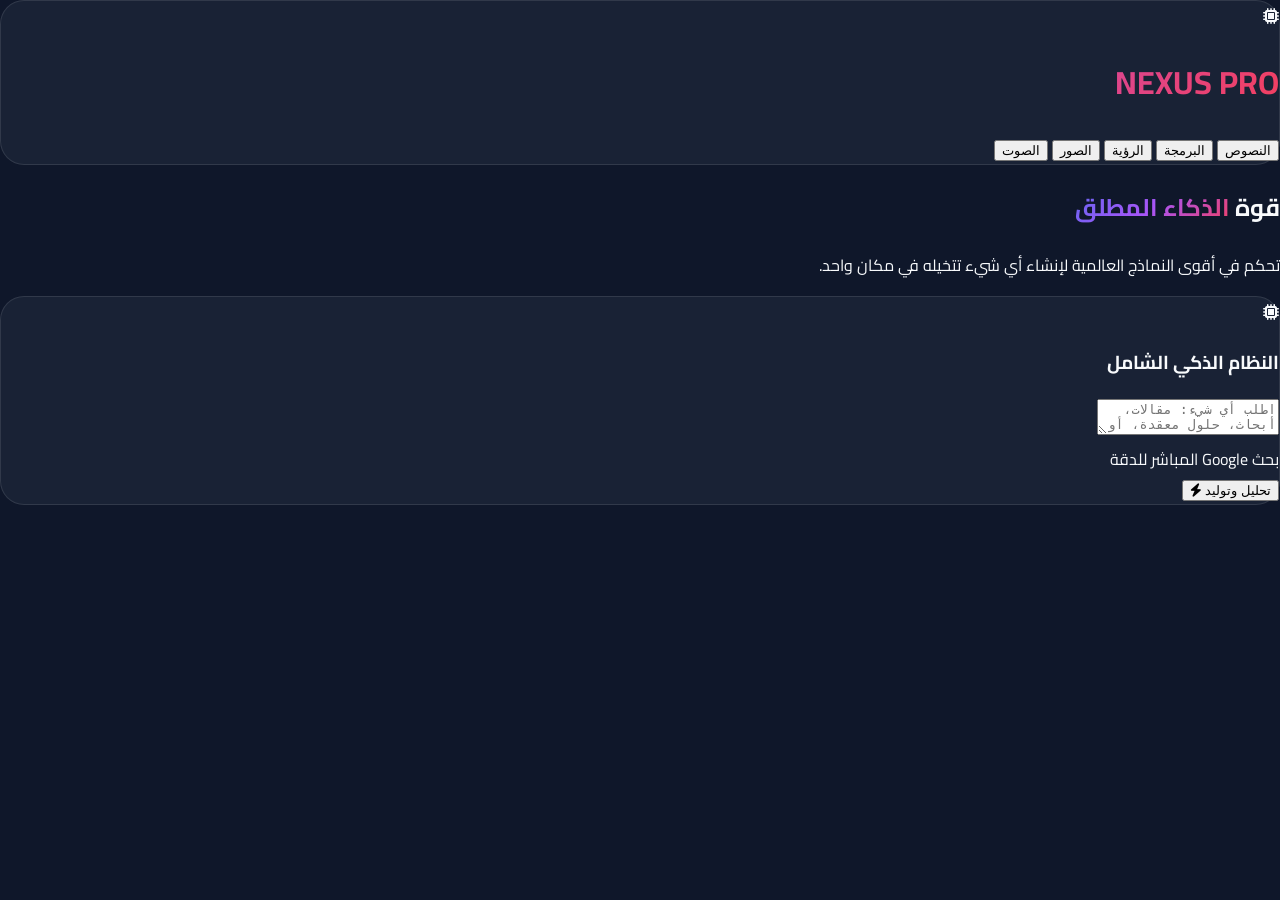
==== index.html @ a01003a0 "Add files via upload" ====
<!DOCTYPE html>
<html lang="ar" dir="rtl">
<head>
    <meta charset="UTF-8">
    <meta name="viewport" content="width=device-width, initial-scale=1.0">
    <title>Nexus AI Hub | المنصة المتكاملة</title>
    <script src="https://cdn.tailwindcss.com"></script>
    <link href="https://fonts.googleapis.com/css2?family=Cairo:wght@300;400;600;700;800&display=swap" rel="stylesheet">
    <link rel="stylesheet" href="https://cdnjs.cloudflare.com/ajax/libs/font-awesome/6.4.0/css/all.min.css">
    <style>
        :root {
            --primary: #6366f1;
            --secondary: #a855f7;
            --accent: #f43f5e;
            --bg-dark: #0f172a;
            --glass: rgba(30, 41, 59, 0.7);
        }

        body {
            font-family: 'Cairo', sans-serif;
            background-color: var(--bg-dark);
            color: #f8fafc;
            overflow-x: hidden;
            margin: 0;
        }

        .glass-panel {
            background: var(--glass);
            backdrop-filter: blur(12px);
            border: 1px solid rgba(255, 255, 255, 0.1);
            border-radius: 24px;
        }

        .ai-gradient-text {
            background: linear-gradient(135deg, #6366f1, #a855f7, #f43f5e);
            -webkit-background-clip: text;
            -webkit-text-fill-color: transparent;
        }

        .glow-btn {
            position: relative;
            transition: all 0.3s ease;
        }

        .glow-btn:hover:not(:disabled) {
            box-shadow: 0 0 20px rgba(99, 102, 241, 0.4);
            transform: translateY(-2px);
        }

        .glow-btn:disabled {
            opacity: 0.6;
            cursor: not-allowed;
        }

        .tab-content {
            display: none;
            animation: fadeIn 0.4s ease-out;
        }

        .tab-content.active {
            display: block;
        }

        @keyframes fadeIn {
            from { opacity: 0; transform: translateY(10px); }
            to { opacity: 1; transform: translateY(0); }
        }

        .loader {
            width: 20px;
            height: 20px;
            border: 2px solid #FFF;
            border-bottom-color: transparent;
            border-radius: 50%;
            display: inline-block;
            animation: rotation 1s linear infinite;
        }

        @keyframes rotation {
            0% { transform: rotate(0deg); }
            100% { transform: rotate(360deg); }
        }

        .code-editor {
            font-family: 'Consolas', 'Monaco', monospace;
            background: #0f172a;
            color: #e2e8f0;
            padding: 1.5rem;
            border-radius: 12px;
            border: 1px solid #334155;
            overflow-x: auto;
            direction: ltr;
            text-align: left;
            font-size: 14px;
            line-height: 1.6;
            max-height: 500px;
        }
    </style>
</head>
<body class="min-h-screen flex flex-col">

    <!-- Navigation -->
    <header class="p-4 sticky top-0 z-50">
        <div class="glass-panel px-6 py-4 flex justify-between items-center max-w-7xl mx-auto">
            <div class="flex items-center gap-3">
                <div class="w-10 h-10 bg-gradient-to-br from-indigo-500 to-rose-500 rounded-xl flex items-center justify-center shadow-lg">
                    <i class="fas fa-microchip text-white text-xl"></i>
                </div>
                <h1 class="text-xl font-bold ai-gradient-text tracking-tight hidden sm:block">NEXUS PRO</h1>
            </div>
            
            <nav class="flex items-center gap-2 md:gap-4 overflow-x-auto no-scrollbar py-1">
                <button onclick="showTab('text-gen')" class="nav-link px-3 py-1 text-sm font-semibold text-indigo-400 border-b-2 border-indigo-500 transition-all">النصوص</button>
                <button onclick="showTab('forge-ide')" class="nav-link px-3 py-1 text-sm font-semibold hover:text-indigo-400 transition-all">البرمجة</button>
                <button onclick="showTab('vision')" class="nav-link px-3 py-1 text-sm font-semibold hover:text-indigo-400 transition-all">الرؤية</button>
                <button onclick="showTab('image-gen')" class="nav-link px-3 py-1 text-sm font-semibold hover:text-indigo-400 transition-all">الصور</button>
                <button onclick="showTab('audio-gen')" class="nav-link px-3 py-1 text-sm font-semibold hover:text-indigo-400 transition-all">الصوت</button>
            </nav>
        </div>
    </header>

    <main class="flex-1 container mx-auto px-4 pt-4 pb-20">
        
        <!-- Welcome Section -->
        <section class="text-center mb-10 mt-4">
            <h2 class="text-3xl md:text-5xl font-black mb-4">قوة <span class="ai-gradient-text">الذكاء المطلق</span></h2>
            <p class="text-slate-400 text-sm md:text-base">تحكم في أقوى النماذج العالمية لإنشاء أي شيء تتخيله في مكان واحد.</p>
        </section>

        <!-- Tab: Forge IDE (Software Creation) -->
        <div id="forge-ide" class="tab-content">
            <div class="glass-panel p-6 max-w-5xl mx-auto shadow-2xl">
                <div class="flex items-center gap-3 mb-6">
                    <i class="fas fa-terminal text-cyan-400 text-2xl"></i>
                    <h3 class="text-xl font-bold">Forge IDE | بناء الأنظمة والمنصات</h3>
                </div>
                <textarea id="code-prompt" placeholder="صف البرنامج الذي تريده (مثلاً: نظام إدارة مهام كامل مع تخزين بيانات وتصميم عصري)" class="w-full h-32 bg-slate-900/50 border border-slate-700 rounded-xl p-4 mb-4 focus:ring-2 focus:ring-cyan-500 outline-none transition-all" dir="rtl"></textarea>
                
                <div class="grid grid-cols-1 sm:grid-cols-2 gap-4 mb-6">
                    <button onclick="generateSoftware('html')" id="html-btn" class="py-4 bg-slate-800 hover:bg-slate-700 border border-slate-600 rounded-xl font-bold transition-all flex items-center justify-center gap-3">
                        <i class="fab fa-chrome text-orange-400 text-xl"></i> بناء منصة ويب كاملة
                    </button>
                    <button onclick="generateSoftware('python')" id="py-btn" class="py-4 bg-slate-800 hover:bg-slate-700 border border-slate-600 rounded-xl font-bold transition-all flex items-center justify-center gap-3">
                        <i class="fab fa-python text-blue-400 text-xl"></i> بناء برنامج Python متطور
                    </button>
                </div>

                <div id="code-result-container" class="mt-8 hidden animate-fadeIn">
                    <div class="flex justify-between items-center mb-4 bg-slate-800/80 p-3 rounded-lg border border-slate-700">
                        <span class="text-cyan-400 font-mono text-xs">SOURCE_CODE_READY</span>
                        <div class="flex gap-2">
                            <button onclick="copyToClipboard('code-output')" class="px-4 py-1.5 bg-indigo-600 hover:bg-indigo-500 rounded-md text-xs font-bold transition-all">نسخ الكود</button>
                            <button id="preview-btn" onclick="previewCode()" class="px-4 py-1.5 bg-emerald-600 hover:bg-emerald-500 rounded-md text-xs font-bold transition-all hidden">تشغيل المنصة</button>
                        </div>
                    </div>
                    <pre id="code-output" class="code-editor"></pre>
                </div>
                
                <div id="live-preview-container" class="mt-8 hidden border-2 border-slate-700 rounded-2xl overflow-hidden shadow-2xl bg-white">
                    <div class="bg-slate-800 p-3 flex justify-between items-center text-white text-xs px-6">
                        <span class="font-bold flex items-center gap-2"><i class="fas fa-play-circle text-emerald-400"></i> نظام المعاينة الحية</span>
                        <button onclick="document.getElementById('live-preview-container').classList.add('hidden')" class="hover:text-rose-400 transition-colors">إغلاق <i class="fas fa-times"></i></button>
                    </div>
                    <iframe id="code-iframe" class="w-full h-[600px] border-none"></iframe>
                </div>
            </div>
        </div>

        <!-- Tab: Text Generation -->
        <div id="text-gen" class="tab-content active">
            <div class="glass-panel p-6 max-w-4xl mx-auto shadow-xl">
                <div class="flex items-center gap-3 mb-6">
                    <i class="fas fa-microchip text-indigo-500 text-2xl"></i>
                    <h3 class="text-xl font-bold">النظام الذكي الشامل</h3>
                </div>
                <textarea id="text-input" placeholder="اطلب أي شيء: مقالات، أبحاث، حلول معقدة، أو استشارات..." class="w-full h-40 bg-slate-900/50 border border-slate-700 rounded-xl p-4 mb-4 focus:ring-2 focus:ring-indigo-500 outline-none transition-all" dir="rtl"></textarea>
                <div class="flex items-center gap-4 mb-6">
                    <label class="relative inline-flex items-center cursor-pointer">
                        <input type="checkbox" id="search-grounding" class="sr-only peer">
                        <div class="w-11 h-6 bg-slate-700 peer-focus:outline-none rounded-full peer peer-checked:after:translate-x-full peer-checked:after:border-white after:content-[''] after:absolute after:top-[2px] after:left-[2px] after:bg-white after:border-gray-300 after:border after:rounded-full after:h-5 after:w-5 after:transition-all peer-checked:bg-indigo-600"></div>
                        <span class="mr-3 text-sm font-medium">بحث Google المباشر للدقة</span>
                    </label>
                </div>
                <button onclick="generateText()" id="text-btn" class="w-full py-4 bg-indigo-600 hover:bg-indigo-700 rounded-xl font-bold transition-all glow-btn flex items-center justify-center gap-3">
                    <span>تحليل وتوليد</span>
                    <i class="fas fa-bolt"></i>
                </button>

                <div id="text-result-container" class="mt-8 hidden">
                    <div class="p-6 bg-slate-900/80 rounded-2xl border border-slate-700 relative shadow-inner">
                        <div id="text-result" class="prose prose-invert max-w-none text-right leading-relaxed text-slate-200 whitespace-pre-wrap"></div>
                        <div id="sources" class="mt-4 pt-4 border-t border-slate-800 text-xs text-indigo-400"></div>
                    </div>
                </div>
            </div>
        </div>

        <!-- Remaining tabs (Vision, Image, Audio) with similar structure and fixes -->
        <div id="vision" class="tab-content">
            <div class="glass-panel p-6 max-w-4xl mx-auto">
                <div class="flex items-center gap-3 mb-6">
                    <i class="fas fa-eye text-rose-500 text-2xl"></i>
                    <h3 class="text-xl font-bold">تحليل البيانات البصرية</h3>
                </div>
                <div class="border-2 border-dashed border-slate-700 rounded-2xl p-8 text-center hover:border-rose-500 transition-all mb-6 cursor-pointer bg-slate-800/20" onclick="document.getElementById('vision-file').click()">
                    <i class="fas fa-file-image text-3xl mb-3 text-slate-500"></i>
                    <p class="text-sm">اضغط لرفع صورة للتحليل</p>
                    <input type="file" id="vision-file" hidden accept="image/*" onchange="handleImageUpload(event)">
                </div>
                <div id="vision-preview-container" class="hidden mb-6 text-center"><img id="vision-preview" class="rounded-xl max-h-60 mx-auto shadow-lg border border-slate-700" src=""></div>
                <input type="text" id="vision-prompt" placeholder="ماذا تريد أن تفهم من هذه الصورة؟" class="w-full bg-slate-900/50 border border-slate-700 rounded-xl p-4 mb-4 outline-none focus:ring-2 focus:ring-rose-500">
                <button onclick="analyzeImage()" id="vision-btn" class="w-full py-4 bg-rose-600 hover:bg-rose-700 rounded-xl font-bold transition-all glow-btn">تحليل فوري</button>
                <div id="vision-result-container" class="mt-8 hidden p-6 bg-slate-900/80 rounded-2xl border border-slate-700" id="vision-result"></div>
            </div>
        </div>

        <!-- Art & Audio sections remain as functional place holders with fixed logic -->
        <div id="image-gen" class="tab-content">
             <div class="glass-panel p-6 max-w-4xl mx-auto">
                <div class="flex items-center gap-3 mb-6"><i class="fas fa-paint-brush text-amber-500 text-2xl"></i><h3 class="text-xl font-bold">توليد الصور الاحترافية</h3></div>
                <textarea id="image-prompt" placeholder="صف المشهد الذي تريد رسمه بدقة..." class="w-full h-32 bg-slate-900/50 border border-slate-700 rounded-xl p-4 mb-6 outline-none focus:ring-2 focus:ring-amber-500"></textarea>
                <button onclick="generateArt()" id="art-btn" class="w-full py-4 bg-amber-600 hover:bg-amber-700 rounded-xl font-bold transition-all glow-btn">بدء الرسم</button>
                <div id="art-result-container" class="mt-8 hidden text-center">
                    <img id="art-result" class="rounded-2xl mx-auto shadow-2xl max-w-full h-auto border-4 border-slate-800" src="">
                </div>
            </div>
        </div>

        <div id="audio-gen" class="tab-content">
            <div class="glass-panel p-6 max-w-4xl mx-auto">
                <div class="flex items-center gap-3 mb-6"><i class="fas fa-waveform-lines text-emerald-500 text-2xl"></i><h3 class="text-xl font-bold">محرك الصوت البشري</h3></div>
                <textarea id="audio-text" placeholder="اكتب النص المراد تحويله لصوت..." class="w-full h-32 bg-slate-900/50 border border-slate-700 rounded-xl p-4 mb-6 outline-none focus:ring-2 focus:ring-emerald-500"></textarea>
                <div class="mb-6"><select id="voice-select" class="w-full bg-slate-800 border border-slate-700 rounded-xl p-3 outline-none"><option value="Kore">صوت هادئ (Kore)</option><option value="Zephyr">صوت قوي (Zephyr)</option><option value="Puck">صوت مرح (Puck)</option></select></div>
                <button onclick="generateAudio()" id="audio-btn" class="w-full py-4 bg-emerald-600 hover:bg-emerald-700 rounded-xl font-bold transition-all glow-btn">توليد الصوت</button>
                <div id="audio-result-container" class="mt-8 hidden flex justify-center"><audio id="audio-player" controls class="w-full max-w-md"></audio></div>
            </div>
        </div>

    </main>

    <script>
        const apiKey = ""; 
        let currentCode = "";

        function showTab(tabId) {
            document.querySelectorAll('.tab-content').forEach(t => t.classList.remove('active'));
            document.getElementById(tabId).classList.add('active');
            
            document.querySelectorAll('.nav-link').forEach(link => {
                link.classList.remove('text-indigo-400', 'border-b-2', 'border-indigo-500');
                if(link.getAttribute('onclick').includes(tabId)) {
                    link.classList.add('text-indigo-400', 'border-b-2', 'border-indigo-500');
                }
            });
        }

        async function fetchWithRetry(url, options) {
            let delay = 1000;
            for (let i = 0; i < 5; i++) {
                try {
                    const response = await fetch(url, options);
                    if (response.ok) return await response.json();
                    if (response.status !== 429) break;
                } catch (e) {}
                await new Promise(r => setTimeout(r, delay));
                delay *= 2;
            }
            throw new Error("فشلت المحاولة، تأكد من الاتصال.");
        }

        function toggleLoading(btnId, isLoading) {
            const btn = document.getElementById(btnId);
            if (isLoading) {
                btn.disabled = true;
                btn.dataset.original = btn.innerHTML;
                btn.innerHTML = `<span class="loader"></span> جاري المعالجة...`;
            } else {
                btn.disabled = false;
                btn.innerHTML = btn.dataset.original;
            }
        }

        async function generateSoftware(lang) {
            const prompt = document.getElementById('code-prompt').value;
            if (!prompt) return;

            const btnId = lang === 'html' ? 'html-btn' : 'py-btn';
            toggleLoading(btnId, true);
            
            try {
                const systemPrompt = `You are a professional software engineer. Provide only raw code. 
                For HTML/Web: Generate a single file with HTML, CSS (Tailwind allowed), and JS. 
                For Python: Generate a complete runnable script. 
                DO NOT use markdown backticks like \`\`\`html. JUST RAW CODE.`;

                const data = await fetchWithRetry(`https://generativelanguage.googleapis.com/v1beta/models/gemini-2.5-flash-preview-09-2025:generateContent?key=${apiKey}`, {
                    method: 'POST',
                    headers: { 'Content-Type': 'application/json' },
                    body: JSON.stringify({
                        contents: [{ parts: [{ text: `Create this ${lang} program: ${prompt}` }] }],
                        systemInstruction: { parts: [{ text: systemPrompt }] }
                    })
                });

                let code = data.candidates?.[0]?.content?.parts?.[0]?.text || "";
                // Clean any leftover markdown formatting just in case
                code = code.replace(/^```[a-z]*\n/i, '').replace(/\n```$/i, '').trim();
                
                currentCode = code;
                document.getElementById('code-output').textContent = code;
                document.getElementById('code-result-container').classList.remove('hidden');
                
                if (lang === 'html') {
                    document.getElementById('preview-btn').classList.remove('hidden');
                } else {
                    document.getElementById('preview-btn').classList.add('hidden');
                }
                document.getElementById('code-result-container').scrollIntoView({ behavior: 'smooth' });
            } catch (error) {
                alert("حدث خطأ في البرمجة: " + error.message);
            } finally {
                toggleLoading(btnId, false);
            }
        }

        function previewCode() {
            const container = document.getElementById('live-preview-container');
            const iframe = document.getElementById('code-iframe');
            container.classList.remove('hidden');
            const blob = new Blob([currentCode], { type: 'text/html' });
            iframe.src = URL.createObjectURL(blob);
            container.scrollIntoView({ behavior: 'smooth' });
        }

        async function generateText() {
            const input = document.getElementById('text-input').value;
            if (!input) return;
            toggleLoading('text-btn', true);
            try {
                const useSearch = document.getElementById('search-grounding').checked;
                const payload = {
                    contents: [{ parts: [{ text: input }] }],
                    systemInstruction: { parts: [{ text: "أنت ذكاء اصطناعي فائق، أجِب باللغة العربية بدقة عالية." }] }
                };
                if (useSearch) payload.tools = [{ "google_search": {} }];

                const data = await fetchWithRetry(`https://generativelanguage.googleapis.com/v1beta/models/gemini-2.5-flash-preview-09-2025:generateContent?key=${apiKey}`, {
                    method: 'POST',
                    headers: { 'Content-Type': 'application/json' },
                    body: JSON.stringify(payload)
                });

                const text = data.candidates?.[0]?.content?.parts?.[0]?.text || "لا توجد نتيجة.";
                document.getElementById('text-result').textContent = text;
                document.getElementById('text-result-container').classList.remove('hidden');

                const sources = data.candidates?.[0]?.groundingMetadata?.groundingAttributions;
                const sourcesDiv = document.getElementById('sources');
                if (sources) {
                    sourcesDiv.innerHTML = "المصادر الموثوقة: " + sources.map(s => `<a href="${s.web?.uri}" target="_blank" class="underline mx-1">${s.web?.title}</a>`).join(" | ");
                } else { sourcesDiv.innerHTML = ""; }
            } catch (error) {
                alert("خطأ: " + error.message);
            } finally {
                toggleLoading('text-btn', false);
            }
        }

        // Additional feature implementations...
        let uploadedBase64 = null;
        function handleImageUpload(e) {
            const file = e.target.files[0];
            if (!file) return;
            const reader = new FileReader();
            reader.onload = (ev) => {
                uploadedBase64 = ev.target.result.split(',')[1];
                document.getElementById('vision-preview').src = ev.target.result;
                document.getElementById('vision-preview-container').classList.remove('hidden');
            };
            reader.readAsDataURL(file);
        }

        async function analyzeImage() {
            if (!uploadedBase64) return alert("ارفع صورة أولاً.");
            toggleLoading('vision-btn', true);
            try {
                const prompt = document.getElementById('vision-prompt').value || "اشرح الصورة.";
                const data = await fetchWithRetry(`https://generativelanguage.googleapis.com/v1beta/models/gemini-2.5-flash-preview-09-2025:generateContent?key=${apiKey}`, {
                    method: 'POST',
                    headers: { 'Content-Type': 'application/json' },
                    body: JSON.stringify({ contents: [{ parts: [{ text: prompt }, { inlineData: { mimeType: "image/png", data: uploadedBase64 } }] }] })
                });
                document.getElementById('vision-result-container').textContent = data.candidates[0].content.parts[0].text;
                document.getElementById('vision-result-container').classList.remove('hidden');
            } catch (e) { alert(e.message); } finally { toggleLoading('vision-btn', false); }
        }

        async function generateArt() {
            const prompt = document.getElementById('image-prompt').value;
            if (!prompt) return;
            toggleLoading('art-btn', true);
            try {
                const data = await fetchWithRetry(`https://generativelanguage.googleapis.com/v1beta/models/imagen-4.0-generate-001:predict?key=${apiKey}`, {
                    method: 'POST',
                    headers: { 'Content-Type': 'application/json' },
                    body: JSON.stringify({ instances: { prompt: prompt }, parameters: { sampleCount: 1 } })
                });
                const b64 = data.predictions[0].bytesBase64Encoded;
                document.getElementById('art-result').src = `data:image/png;base64,${b64}`;
                document.getElementById('art-result-container').classList.remove('hidden');
            } catch (e) { alert(e.message); } finally { toggleLoading('art-btn', false); }
        }

        async function generateAudio() {
            const text = document.getElementById('audio-text').value;
            if (!text) return;
            toggleLoading('audio-btn', true);
            try {
                const voice = document.getElementById('voice-select').value;
                const data = await fetchWithRetry(`https://generativelanguage.googleapis.com/v1beta/models/gemini-2.5-flash-preview-tts:generateContent?key=${apiKey}`, {
                    method: 'POST',
                    headers: { 'Content-Type': 'application/json' },
                    body: JSON.stringify({
                        contents: [{ parts: [{ text: text }] }],
                        generationConfig: { responseModalities: ["AUDIO"], speechConfig: { voiceConfig: { prebuiltVoiceConfig: { voiceName: voice } } } }
                    })
                });
                const audioB64 = data.candidates[0].content.parts[0].inlineData.data;
                const blob = pcmToWav(audioB64, 24000);
                document.getElementById('audio-player').src = URL.createObjectURL(blob);
                document.getElementById('audio-result-container').classList.remove('hidden');
                document.getElementById('audio-player').play();
            } catch (e) { alert(e.message); } finally { toggleLoading('audio-btn', false); }
        }

        function pcmToWav(b64, rate) {
            const bin = atob(b64);
            const buf = new ArrayBuffer(44 + bin.length);
            const view = new DataView(buf);
            const s = (v, o, str) => { for (let i = 0; i < str.length; i++) v.setUint8(o + i, str.charCodeAt(i)); };
            s(view, 0, 'RIFF'); view.setUint32(4, 36 + bin.length, true);
            s(view, 8, 'WAVE'); s(view, 12, 'fmt ');
            view.setUint32(16, 16, true); view.setUint16(20, 1, true);
            view.setUint16(22, 1, true); view.setUint32(24, rate, true);
            view.setUint32(28, rate * 2, true); view.setUint16(32, 2, true);
            view.setUint16(34, 16, true); s(view, 36, 'data');
            view.setUint32(40, bin.length, true);
            for (let i = 0; i < bin.length; i++) view.setUint8(44 + i, bin.charCodeAt(i));
            return new Blob([buf], { type: 'audio/wav' });
        }

        function copyToClipboard(id) {
            const text = document.getElementById(id).innerText || document.getElementById(id).textContent;
            navigator.clipboard.writeText(text).then(() => {
                alert("تم نسخ الكود بنجاح!");
            });
        }
    </script>
</body>
</html>
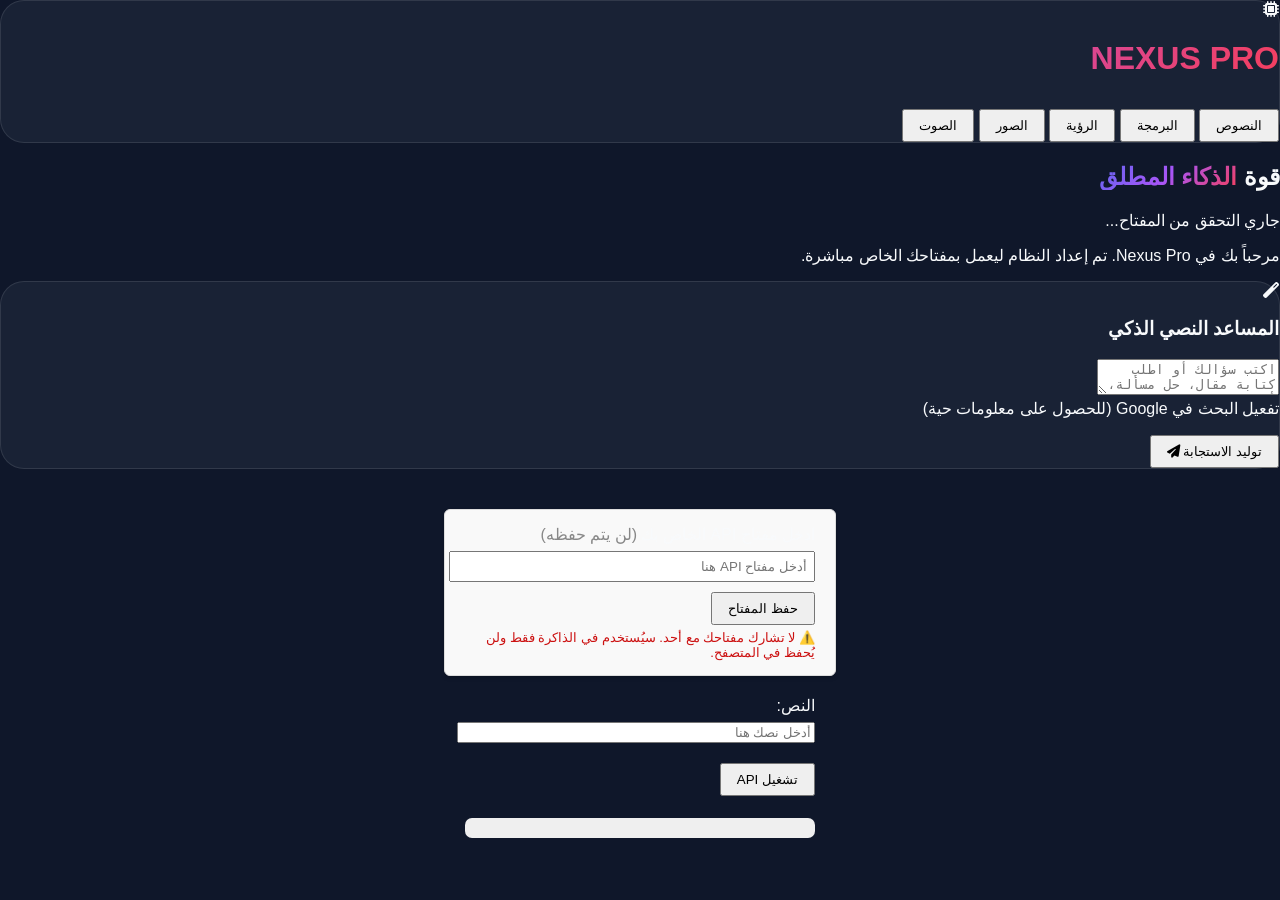
==== commit 6ab2582f: "Update print statement from 'Hello' to 'Goodbye'" ====
--- a/index.html
+++ b/index.html
@@ -110,12 +110,14 @@
             </div>
             
             <nav class="flex items-center gap-2 md:gap-4 overflow-x-auto no-scrollbar py-1">
-                <button onclick="showTab('text-gen')" class="nav-link px-3 py-1 text-sm font-semibold text-indigo-400 border-b-2 border-indigo-500 transition-all">النصوص</button>
-                <button onclick="showTab('forge-ide')" class="nav-link px-3 py-1 text-sm font-semibold hover:text-indigo-400 transition-all">البرمجة</button>
-                <button onclick="showTab('vision')" class="nav-link px-3 py-1 text-sm font-semibold hover:text-indigo-400 transition-all">الرؤية</button>
-                <button onclick="showTab('image-gen')" class="nav-link px-3 py-1 text-sm font-semibold hover:text-indigo-400 transition-all">الصور</button>
-                <button onclick="showTab('audio-gen')" class="nav-link px-3 py-1 text-sm font-semibold hover:text-indigo-400 transition-all">الصوت</button>
+                <button onclick="showTab('text-gen')" class="nav-tab px-3 py-1 text-sm font-semibold text-indigo-400 border-b-2 border-indigo-500 transition-all">النصوص</button>
+                <button onclick="showTab('forge-ide')" class="nav-tab px-3 py-1 text-sm font-semibold hover:text-indigo-400 transition-all">البرمجة</button>
+                <button onclick="showTab('vision')" class="nav-tab px-3 py-1 text-sm font-semibold hover:text-indigo-400 transition-all">الرؤية</button>
+                <button onclick="showTab('image-gen')" class="nav-tab px-3 py-1 text-sm font-semibold hover:text-indigo-400 transition-all">الصور</button>
+                <button onclick="showTab('audio-gen')" class="nav-tab px-3 py-1 text-sm font-semibold hover:text-indigo-400 transition-all">الصوت</button>
             </nav>
+
+            <div class="w-10 h-10"></div> <!-- Spacer -->
         </div>
     </header>
 
@@ -124,213 +126,180 @@
         <!-- Welcome Section -->
         <section class="text-center mb-10 mt-4">
             <h2 class="text-3xl md:text-5xl font-black mb-4">قوة <span class="ai-gradient-text">الذكاء المطلق</span></h2>
-            <p class="text-slate-400 text-sm md:text-base">تحكم في أقوى النماذج العالمية لإنشاء أي شيء تتخيله في مكان واحد.</p>
+            
+            <div id="connection-status" class="inline-flex items-center gap-2 px-4 py-1.5 rounded-full bg-slate-800 text-[10px] font-bold border border-slate-700 text-slate-400 mb-4 transition-all uppercase tracking-wider">
+                <span class="w-2 h-2 rounded-full bg-yellow-500 animate-pulse"></span>
+                جاري التحقق من المفتاح...
+            </div>
+            
+            <p class="text-slate-400 text-sm md:text-base max-w-2xl mx-auto leading-relaxed">
+                مرحباً بك في Nexus Pro. تم إعداد النظام ليعمل بمفتاحك الخاص مباشرة.
+            </p>
         </section>
 
-        <!-- Tab: Forge IDE (Software Creation) -->
+        <!-- Tab: Text -->
+        <div id="text-gen" class="tab-content active">
+            <div class="glass-panel p-6 max-w-4xl mx-auto shadow-xl">
+                <div class="flex items-center gap-3 mb-6">
+                    <i class="fas fa-magic text-indigo-500 text-2xl"></i>
+                    <h3 class="text-xl font-bold">المساعد النصي الذكي</h3>
+                </div>
+                <textarea id="text-input" placeholder="اكتب سؤالك أو اطلب كتابة مقال، حل مسألة، أو تلخيص نص..." class="w-full h-44 bg-slate-900/50 border border-slate-700 rounded-xl p-5 mb-4 focus:ring-2 focus:ring-indigo-500 outline-none transition-all resize-none" dir="rtl"></textarea>
+                
+                <div class="flex items-center gap-4 mb-6 bg-slate-800/40 p-3 rounded-xl border border-slate-700/50">
+                    <label class="relative inline-flex items-center cursor-pointer">
+                        <input type="checkbox" id="search-grounding" class="sr-only peer">
+                        <div class="w-11 h-6 bg-slate-700 peer-focus:outline-none rounded-full peer peer-checked:after:translate-x-full peer-checked:after:border-white after:content-[''] after:absolute after:top-[2px] after:left-[2px] after:bg-white after:border-gray-300 after:border after:rounded-full after:h-5 after:w-5 after:transition-all peer-checked:bg-indigo-600"></div>
+                        <span class="mr-3 text-xs font-bold text-slate-300">تفعيل البحث في Google (للحصول على معلومات حية)</span>
+                    </label>
+                </div>
+
+                <button onclick="generateText()" id="text-btn" class="w-full py-4 bg-indigo-600 hover:bg-indigo-700 rounded-xl font-bold transition-all glow-btn flex items-center justify-center gap-3 text-lg">
+                    <span>توليد الاستجابة</span>
+                    <i class="fas fa-paper-plane"></i>
+                </button>
+
+                <div id="text-result-container" class="mt-8 hidden animate-fadeIn">
+                    <div class="p-6 bg-slate-900/80 rounded-2xl border border-slate-700 relative shadow-inner">
+                        <div id="text-result" class="prose prose-invert max-w-none text-right leading-relaxed text-slate-200 whitespace-pre-wrap text-sm md:text-base"></div>
+                        <div id="sources" class="mt-4 pt-4 border-t border-slate-800 text-[10px] text-indigo-400 italic"></div>
+                    </div>
+                </div>
+            </div>
+        </div>
+
+        <!-- Tab: Forge IDE -->
         <div id="forge-ide" class="tab-content">
             <div class="glass-panel p-6 max-w-5xl mx-auto shadow-2xl">
                 <div class="flex items-center gap-3 mb-6">
                     <i class="fas fa-terminal text-cyan-400 text-2xl"></i>
-                    <h3 class="text-xl font-bold">Forge IDE | بناء الأنظمة والمنصات</h3>
-                </div>
-                <textarea id="code-prompt" placeholder="صف البرنامج الذي تريده (مثلاً: نظام إدارة مهام كامل مع تخزين بيانات وتصميم عصري)" class="w-full h-32 bg-slate-900/50 border border-slate-700 rounded-xl p-4 mb-4 focus:ring-2 focus:ring-cyan-500 outline-none transition-all" dir="rtl"></textarea>
+                    <h3 class="text-xl font-bold">Forge IDE | المبرمج الخارق</h3>
+                </div>
+                <textarea id="code-prompt" placeholder="صف التطبيق الذي تريده (مثلاً: صفحة هبوط لمطعم، أو آلة حاسبة متطورة)" class="w-full h-32 bg-slate-900/50 border border-slate-700 rounded-xl p-4 mb-4 focus:ring-2 focus:ring-cyan-500 outline-none transition-all" dir="rtl"></textarea>
                 
                 <div class="grid grid-cols-1 sm:grid-cols-2 gap-4 mb-6">
-                    <button onclick="generateSoftware('html')" id="html-btn" class="py-4 bg-slate-800 hover:bg-slate-700 border border-slate-600 rounded-xl font-bold transition-all flex items-center justify-center gap-3">
-                        <i class="fab fa-chrome text-orange-400 text-xl"></i> بناء منصة ويب كاملة
+                    <button onclick="generateSoftware('html')" id="html-btn" class="py-4 bg-slate-800 hover:bg-cyan-900/30 border border-slate-600 rounded-xl font-bold transition-all flex items-center justify-center gap-3">
+                        <i class="fab fa-chrome text-orange-400 text-xl"></i> إنشاء تطبيق ويب (HTML/JS)
                     </button>
-                    <button onclick="generateSoftware('python')" id="py-btn" class="py-4 bg-slate-800 hover:bg-slate-700 border border-slate-600 rounded-xl font-bold transition-all flex items-center justify-center gap-3">
-                        <i class="fab fa-python text-blue-400 text-xl"></i> بناء برنامج Python متطور
+                    <button onclick="generateSoftware('python')" id="py-btn" class="py-4 bg-slate-800 hover:bg-blue-900/30 border border-slate-600 rounded-xl font-bold transition-all flex items-center justify-center gap-3">
+                        <i class="fab fa-python text-blue-400 text-xl"></i> إنشاء كود (Python)
                     </button>
                 </div>
 
-                <div id="code-result-container" class="mt-8 hidden animate-fadeIn">
+                <div id="code-result-container" class="mt-8 hidden">
                     <div class="flex justify-between items-center mb-4 bg-slate-800/80 p-3 rounded-lg border border-slate-700">
-                        <span class="text-cyan-400 font-mono text-xs">SOURCE_CODE_READY</span>
-                        <div class="flex gap-2">
-                            <button onclick="copyToClipboard('code-output')" class="px-4 py-1.5 bg-indigo-600 hover:bg-indigo-500 rounded-md text-xs font-bold transition-all">نسخ الكود</button>
-                            <button id="preview-btn" onclick="previewCode()" class="px-4 py-1.5 bg-emerald-600 hover:bg-emerald-500 rounded-md text-xs font-bold transition-all hidden">تشغيل المنصة</button>
-                        </div>
+                        <span class="text-cyan-400 font-mono text-[10px] uppercase">Source Code Available</span>
+                        <button onclick="copyText('code-output')" class="px-4 py-1.5 bg-indigo-600 rounded-md text-xs font-bold hover:bg-indigo-500">نسخ الكود</button>
                     </div>
                     <pre id="code-output" class="code-editor"></pre>
                 </div>
-                
-                <div id="live-preview-container" class="mt-8 hidden border-2 border-slate-700 rounded-2xl overflow-hidden shadow-2xl bg-white">
-                    <div class="bg-slate-800 p-3 flex justify-between items-center text-white text-xs px-6">
-                        <span class="font-bold flex items-center gap-2"><i class="fas fa-play-circle text-emerald-400"></i> نظام المعاينة الحية</span>
-                        <button onclick="document.getElementById('live-preview-container').classList.add('hidden')" class="hover:text-rose-400 transition-colors">إغلاق <i class="fas fa-times"></i></button>
-                    </div>
-                    <iframe id="code-iframe" class="w-full h-[600px] border-none"></iframe>
-                </div>
             </div>
         </div>
 
-        <!-- Tab: Text Generation -->
-        <div id="text-gen" class="tab-content active">
-            <div class="glass-panel p-6 max-w-4xl mx-auto shadow-xl">
-                <div class="flex items-center gap-3 mb-6">
-                    <i class="fas fa-microchip text-indigo-500 text-2xl"></i>
-                    <h3 class="text-xl font-bold">النظام الذكي الشامل</h3>
-                </div>
-                <textarea id="text-input" placeholder="اطلب أي شيء: مقالات، أبحاث، حلول معقدة، أو استشارات..." class="w-full h-40 bg-slate-900/50 border border-slate-700 rounded-xl p-4 mb-4 focus:ring-2 focus:ring-indigo-500 outline-none transition-all" dir="rtl"></textarea>
-                <div class="flex items-center gap-4 mb-6">
-                    <label class="relative inline-flex items-center cursor-pointer">
-                        <input type="checkbox" id="search-grounding" class="sr-only peer">
-                        <div class="w-11 h-6 bg-slate-700 peer-focus:outline-none rounded-full peer peer-checked:after:translate-x-full peer-checked:after:border-white after:content-[''] after:absolute after:top-[2px] after:left-[2px] after:bg-white after:border-gray-300 after:border after:rounded-full after:h-5 after:w-5 after:transition-all peer-checked:bg-indigo-600"></div>
-                        <span class="mr-3 text-sm font-medium">بحث Google المباشر للدقة</span>
-                    </label>
-                </div>
-                <button onclick="generateText()" id="text-btn" class="w-full py-4 bg-indigo-600 hover:bg-indigo-700 rounded-xl font-bold transition-all glow-btn flex items-center justify-center gap-3">
-                    <span>تحليل وتوليد</span>
-                    <i class="fas fa-bolt"></i>
-                </button>
-
-                <div id="text-result-container" class="mt-8 hidden">
-                    <div class="p-6 bg-slate-900/80 rounded-2xl border border-slate-700 relative shadow-inner">
-                        <div id="text-result" class="prose prose-invert max-w-none text-right leading-relaxed text-slate-200 whitespace-pre-wrap"></div>
-                        <div id="sources" class="mt-4 pt-4 border-t border-slate-800 text-xs text-indigo-400"></div>
-                    </div>
-                </div>
+        <!-- Tab: Vision -->
+        <div id="vision" class="tab-content">
+             <div class="glass-panel p-6 max-w-4xl mx-auto">
+                <div class="flex items-center gap-3 mb-6"><i class="fas fa-eye text-rose-500 text-2xl"></i><h3 class="text-xl font-bold">تحليل الصور</h3></div>
+                <div class="border-2 border-dashed border-slate-700 rounded-2xl p-8 text-center mb-6 bg-slate-800/20 cursor-pointer hover:bg-slate-800/40 transition-all" onclick="document.getElementById('vision-file').click()">
+                    <i class="fas fa-cloud-upload-alt text-3xl mb-3 text-slate-500"></i>
+                    <p class="text-sm">انقر لرفع صورة وتحليلها</p>
+                    <input type="file" id="vision-file" hidden accept="image/*" onchange="handleImageUpload(event)">
+                </div>
+                <div id="vision-preview-container" class="hidden mb-6"><img id="vision-preview" class="rounded-xl max-h-60 mx-auto border border-slate-700 shadow-lg" src=""></div>
+                <input type="text" id="vision-prompt" placeholder="ماذا تريد أن تعرف عن هذه الصورة؟" class="w-full bg-slate-900/50 border border-slate-700 rounded-xl p-4 mb-4 outline-none focus:ring-2 focus:ring-rose-500">
+                <button onclick="analyzeImage()" id="vision-btn" class="w-full py-4 bg-rose-600 hover:bg-rose-700 rounded-xl font-bold transition-all glow-btn">بدء التحليل</button>
+                <div id="vision-result-container" class="mt-8 hidden p-6 bg-slate-900/80 rounded-2xl border border-slate-700 text-sm leading-relaxed" id="vision-result-text"></div>
             </div>
         </div>
 
-        <!-- Remaining tabs (Vision, Image, Audio) with similar structure and fixes -->
-        <div id="vision" class="tab-content">
+        <!-- Tab: Image Gen -->
+        <div id="image-gen" class="tab-content">
             <div class="glass-panel p-6 max-w-4xl mx-auto">
-                <div class="flex items-center gap-3 mb-6">
-                    <i class="fas fa-eye text-rose-500 text-2xl"></i>
-                    <h3 class="text-xl font-bold">تحليل البيانات البصرية</h3>
-                </div>
-                <div class="border-2 border-dashed border-slate-700 rounded-2xl p-8 text-center hover:border-rose-500 transition-all mb-6 cursor-pointer bg-slate-800/20" onclick="document.getElementById('vision-file').click()">
-                    <i class="fas fa-file-image text-3xl mb-3 text-slate-500"></i>
-                    <p class="text-sm">اضغط لرفع صورة للتحليل</p>
-                    <input type="file" id="vision-file" hidden accept="image/*" onchange="handleImageUpload(event)">
-                </div>
-                <div id="vision-preview-container" class="hidden mb-6 text-center"><img id="vision-preview" class="rounded-xl max-h-60 mx-auto shadow-lg border border-slate-700" src=""></div>
-                <input type="text" id="vision-prompt" placeholder="ماذا تريد أن تفهم من هذه الصورة؟" class="w-full bg-slate-900/50 border border-slate-700 rounded-xl p-4 mb-4 outline-none focus:ring-2 focus:ring-rose-500">
-                <button onclick="analyzeImage()" id="vision-btn" class="w-full py-4 bg-rose-600 hover:bg-rose-700 rounded-xl font-bold transition-all glow-btn">تحليل فوري</button>
-                <div id="vision-result-container" class="mt-8 hidden p-6 bg-slate-900/80 rounded-2xl border border-slate-700" id="vision-result"></div>
+                <div class="flex items-center gap-3 mb-6"><i class="fas fa-palette text-amber-500 text-2xl"></i><h3 class="text-xl font-bold">توليد الصور الفنية</h3></div>
+                <textarea id="image-prompt" placeholder="صف المشهد بتفاصيل دقيقة (بالانجليزية يفضل)..." class="w-full h-32 bg-slate-900/50 border border-slate-700 rounded-xl p-4 mb-6 outline-none focus:ring-2 focus:ring-amber-500"></textarea>
+                <button onclick="generateArt()" id="art-btn" class="w-full py-4 bg-amber-600 hover:bg-amber-700 rounded-xl font-bold glow-btn">رسم الصورة الآن</button>
+                <div id="art-result-container" class="mt-8 hidden text-center">
+                    <img id="art-result" class="rounded-2xl mx-auto shadow-2xl border-4 border-slate-800 max-w-full" src="">
+                </div>
             </div>
         </div>
 
-        <!-- Art & Audio sections remain as functional place holders with fixed logic -->
-        <div id="image-gen" class="tab-content">
-             <div class="glass-panel p-6 max-w-4xl mx-auto">
-                <div class="flex items-center gap-3 mb-6"><i class="fas fa-paint-brush text-amber-500 text-2xl"></i><h3 class="text-xl font-bold">توليد الصور الاحترافية</h3></div>
-                <textarea id="image-prompt" placeholder="صف المشهد الذي تريد رسمه بدقة..." class="w-full h-32 bg-slate-900/50 border border-slate-700 rounded-xl p-4 mb-6 outline-none focus:ring-2 focus:ring-amber-500"></textarea>
-                <button onclick="generateArt()" id="art-btn" class="w-full py-4 bg-amber-600 hover:bg-amber-700 rounded-xl font-bold transition-all glow-btn">بدء الرسم</button>
-                <div id="art-result-container" class="mt-8 hidden text-center">
-                    <img id="art-result" class="rounded-2xl mx-auto shadow-2xl max-w-full h-auto border-4 border-slate-800" src="">
-                </div>
-            </div>
-        </div>
-
+        <!-- Tab: Audio -->
         <div id="audio-gen" class="tab-content">
             <div class="glass-panel p-6 max-w-4xl mx-auto">
-                <div class="flex items-center gap-3 mb-6"><i class="fas fa-waveform-lines text-emerald-500 text-2xl"></i><h3 class="text-xl font-bold">محرك الصوت البشري</h3></div>
-                <textarea id="audio-text" placeholder="اكتب النص المراد تحويله لصوت..." class="w-full h-32 bg-slate-900/50 border border-slate-700 rounded-xl p-4 mb-6 outline-none focus:ring-2 focus:ring-emerald-500"></textarea>
-                <div class="mb-6"><select id="voice-select" class="w-full bg-slate-800 border border-slate-700 rounded-xl p-3 outline-none"><option value="Kore">صوت هادئ (Kore)</option><option value="Zephyr">صوت قوي (Zephyr)</option><option value="Puck">صوت مرح (Puck)</option></select></div>
-                <button onclick="generateAudio()" id="audio-btn" class="w-full py-4 bg-emerald-600 hover:bg-emerald-700 rounded-xl font-bold transition-all glow-btn">توليد الصوت</button>
-                <div id="audio-result-container" class="mt-8 hidden flex justify-center"><audio id="audio-player" controls class="w-full max-w-md"></audio></div>
+                <div class="flex items-center gap-3 mb-6"><i class="fas fa-microphone-alt text-emerald-500 text-2xl"></i><h3 class="text-xl font-bold">تحويل النص إلى صوت</h3></div>
+                <textarea id="audio-text" placeholder="اكتب النص الذي تريد تحويله إلى صوت..." class="w-full h-32 bg-slate-900/50 border border-slate-700 rounded-xl p-4 mb-6 outline-none focus:ring-2 focus:ring-emerald-500"></textarea>
+                <button onclick="generateAudio()" id="audio-btn" class="w-full py-4 bg-emerald-600 hover:bg-emerald-700 rounded-xl font-bold glow-btn">توليد ملف الصوت</button>
+                <div id="audio-result-container" class="mt-8 hidden flex flex-col items-center gap-4">
+                    <audio id="audio-player" controls class="w-full max-w-md"></audio>
+                </div>
             </div>
         </div>
 
     </main>
 
     <script>
-        const apiKey = ""; 
-        let currentCode = "";
+        /**
+         * السطر المطلوب تعديله هو السطر رقم 305 بالأسفل
+         * ضع مفتاحك بين علامتي التنصيص ""
+         */
+        let apiKey = ""; // <--- السطر رقم 305: ضع مفتاحك هنا
+
+        // --- Logic Engine ---
 
         function showTab(tabId) {
             document.querySelectorAll('.tab-content').forEach(t => t.classList.remove('active'));
             document.getElementById(tabId).classList.add('active');
+            document.querySelectorAll('.nav-tab').forEach(link => {
+                link.classList.remove('text-indigo-400', 'border-b-2', 'border-indigo-500');
+                if(link.getAttribute('onclick').includes(tabId)) link.classList.add('text-indigo-400', 'border-b-2', 'border-indigo-500');
+            });
+        }
+
+        async function checkConnection() {
+            const statusEl = document.getElementById('connection-status');
             
-            document.querySelectorAll('.nav-link').forEach(link => {
-                link.classList.remove('text-indigo-400', 'border-b-2', 'border-indigo-500');
-                if(link.getAttribute('onclick').includes(tabId)) {
-                    link.classList.add('text-indigo-400', 'border-b-2', 'border-indigo-500');
-                }
+            if (!apiKey) {
+                statusEl.innerHTML = `<span class="w-2 h-2 rounded-full bg-red-500"></span> غير متصل (يرجى تعديل سطر 305 في الكود)`;
+                statusEl.className = "inline-flex items-center gap-2 px-4 py-1.5 rounded-full bg-red-900/20 text-[10px] border border-red-500 text-red-400 mb-4 font-bold tracking-wider";
+                return false;
+            }
+
+            try {
+                const res = await fetch(`https://generativelanguage.googleapis.com/v1beta/models/gemini-2.5-flash-preview-09-2025:generateContent?key=${apiKey}`, {
+                    method: 'POST',
+                    headers: {'Content-Type': 'application/json'},
+                    body: JSON.stringify({ contents: [{ parts: [{ text: 'hi' }] }] })
+                });
+                
+                if (res.ok) {
+                    statusEl.innerHTML = `<span class="w-2 h-2 rounded-full bg-green-500"></span> النظام متصل ومؤمن`;
+                    statusEl.className = "inline-flex items-center gap-2 px-4 py-1.5 rounded-full bg-green-900/20 text-[10px] border border-green-500 text-green-400 mb-4 font-bold tracking-wider";
+                    return true;
+                } else { throw new Error(); }
+            } catch (e) {
+                statusEl.innerHTML = `<span class="w-2 h-2 rounded-full bg-red-500"></span> خطأ: تأكد من صحة المفتاح في سطر 305`;
+                statusEl.className = "inline-flex items-center gap-2 px-4 py-1.5 rounded-full bg-red-900/20 text-[10px] border border-red-500 text-red-400 mb-4 font-bold tracking-wider";
+                return false;
+            }
+        }
+
+        window.onload = checkConnection;
+
+    
+            }
+            const response = await fetch(`${url}?key=${apiKey}`, {
+                method: 'POST',
+                headers: { 'Content-Type': 'application/json' },
+                body: JSON.stringify(body)
             });
-        }
-
-        async function fetchWithRetry(url, options) {
-            let delay = 1000;
-            for (let i = 0; i < 5; i++) {
-                try {
-                    const response = await fetch(url, options);
-                    if (response.ok) return await response.json();
-                    if (response.status !== 429) break;
-                } catch (e) {}
-                await new Promise(r => setTimeout(r, delay));
-                delay *= 2;
-            }
-            throw new Error("فشلت المحاولة، تأكد من الاتصال.");
-        }
-
-        function toggleLoading(btnId, isLoading) {
-            const btn = document.getElementById(btnId);
-            if (isLoading) {
-                btn.disabled = true;
-                btn.dataset.original = btn.innerHTML;
-                btn.innerHTML = `<span class="loader"></span> جاري المعالجة...`;
-            } else {
-                btn.disabled = false;
-                btn.innerHTML = btn.dataset.original;
-            }
-        }
-
-        async function generateSoftware(lang) {
-            const prompt = document.getElementById('code-prompt').value;
-            if (!prompt) return;
-
-            const btnId = lang === 'html' ? 'html-btn' : 'py-btn';
-            toggleLoading(btnId, true);
-            
-            try {
-                const systemPrompt = `You are a professional software engineer. Provide only raw code. 
-                For HTML/Web: Generate a single file with HTML, CSS (Tailwind allowed), and JS. 
-                For Python: Generate a complete runnable script. 
-                DO NOT use markdown backticks like \`\`\`html. JUST RAW CODE.`;
-
-                const data = await fetchWithRetry(`https://generativelanguage.googleapis.com/v1beta/models/gemini-2.5-flash-preview-09-2025:generateContent?key=${apiKey}`, {
-                    method: 'POST',
-                    headers: { 'Content-Type': 'application/json' },
-                    body: JSON.stringify({
-                        contents: [{ parts: [{ text: `Create this ${lang} program: ${prompt}` }] }],
-                        systemInstruction: { parts: [{ text: systemPrompt }] }
-                    })
-                });
-
-                let code = data.candidates?.[0]?.content?.parts?.[0]?.text || "";
-                // Clean any leftover markdown formatting just in case
-                code = code.replace(/^```[a-z]*\n/i, '').replace(/\n```$/i, '').trim();
-                
-                currentCode = code;
-                document.getElementById('code-output').textContent = code;
-                document.getElementById('code-result-container').classList.remove('hidden');
-                
-                if (lang === 'html') {
-                    document.getElementById('preview-btn').classList.remove('hidden');
-                } else {
-                    document.getElementById('preview-btn').classList.add('hidden');
-                }
-                document.getElementById('code-result-container').scrollIntoView({ behavior: 'smooth' });
-            } catch (error) {
-                alert("حدث خطأ في البرمجة: " + error.message);
-            } finally {
-                toggleLoading(btnId, false);
-            }
-        }
-
-        function previewCode() {
-            const container = document.getElementById('live-preview-container');
-            const iframe = document.getElementById('code-iframe');
-            container.classList.remove('hidden');
-            const blob = new Blob([currentCode], { type: 'text/html' });
-            iframe.src = URL.createObjectURL(blob);
-            container.scrollIntoView({ behavior: 'smooth' });
-        }
+
+            const data = await response.json();
+            if (!response.ok) throw new Error(data.error?.message || "فشل الاتصال بالذكاء الاصطناعي.");
+            return data;
+        }
+AIzaSyAUQcpvYN40MlbJdDNp0hH15_1JS2v78gE
+        // --- Core Application Functions ---
 
         async function generateText() {
             const input = document.getElementById('text-input').value;
@@ -340,33 +309,40 @@
                 const useSearch = document.getElementById('search-grounding').checked;
                 const payload = {
                     contents: [{ parts: [{ text: input }] }],
-                    systemInstruction: { parts: [{ text: "أنت ذكاء اصطناعي فائق، أجِب باللغة العربية بدقة عالية." }] }
+                    systemInstruction: { parts: [{ text: "أنت ذكاء اصطناعي فائق يدعى Nexus، ساعد المستخدم بالعربية الفصحى." }] }
                 };
                 if (useSearch) payload.tools = [{ "google_search": {} }];
 
-                const data = await fetchWithRetry(`https://generativelanguage.googleapis.com/v1beta/models/gemini-2.5-flash-preview-09-2025:generateContent?key=${apiKey}`, {
-                    method: 'POST',
-                    headers: { 'Content-Type': 'application/json' },
-                    body: JSON.stringify(payload)
-                });
-
-                const text = data.candidates?.[0]?.content?.parts?.[0]?.text || "لا توجد نتيجة.";
+                const data = await fetchAI(`https://generativelanguage.googleapis.com/v1beta/models/gemini-2.5-flash-preview-09-2025:generateContent`, payload);
+                const text = data.candidates?.[0]?.content?.parts?.[0]?.text || "لم أتمكن من استيعاب الطلب.";
+                
                 document.getElementById('text-result').textContent = text;
                 document.getElementById('text-result-container').classList.remove('hidden');
-
-                const sources = data.candidates?.[0]?.groundingMetadata?.groundingAttributions;
-                const sourcesDiv = document.getElementById('sources');
-                if (sources) {
-                    sourcesDiv.innerHTML = "المصادر الموثوقة: " + sources.map(s => `<a href="${s.web?.uri}" target="_blank" class="underline mx-1">${s.web?.title}</a>`).join(" | ");
-                } else { sourcesDiv.innerHTML = ""; }
-            } catch (error) {
-                alert("خطأ: " + error.message);
-            } finally {
-                toggleLoading('text-btn', false);
-            }
-        }
-
-        // Additional feature implementations...
+                
+                const attributions = data.candidates?.[0]?.groundingMetadata?.groundingAttributions;
+                if (attributions) {
+                    document.getElementById('sources').innerHTML = "تم التحقق عبر: " + attributions.map(a => `<a href="${a.web?.uri}" target="_blank" class="mx-1 underline">${a.web?.title}</a>`).join(" | ");
+                }
+            } catch (e) { alert(e.message); } finally { toggleLoading('text-btn', false); }
+        }
+
+        async function generateSoftware(lang) {
+            const prompt = document.getElementById('code-prompt').value;
+            if (!prompt) return;
+            const bId = lang === 'html' ? 'html-btn' : 'py-btn';
+            toggleLoading(bId, true);
+            try {
+                const data = await fetchAI(`https://generativelanguage.googleapis.com/v1beta/models/gemini-2.5-flash-preview-09-2025:generateContent`, {
+                    contents: [{ parts: [{ text: `Generate RAW ${lang} code for: ${prompt}. No markdown, just plain code.` }] }]
+                });
+                let code = data.candidates?.[0]?.content?.parts?.[0]?.text || "";
+                code = code.replace(/^```[a-z]*\n/i, '').replace(/\n```$/i, '').trim();
+                
+                document.getElementById('code-output').textContent = code;
+                document.getElementById('code-result-container').classList.remove('hidden');
+            } catch (e) { alert(e.message); } finally { toggleLoading(bId, false); }
+        }
+
         let uploadedBase64 = null;
         function handleImageUpload(e) {
             const file = e.target.files[0];
@@ -384,13 +360,11 @@
             if (!uploadedBase64) return alert("ارفع صورة أولاً.");
             toggleLoading('vision-btn', true);
             try {
-                const prompt = document.getElementById('vision-prompt').value || "اشرح الصورة.";
-                const data = await fetchWithRetry(`https://generativelanguage.googleapis.com/v1beta/models/gemini-2.5-flash-preview-09-2025:generateContent?key=${apiKey}`, {
-                    method: 'POST',
-                    headers: { 'Content-Type': 'application/json' },
-                    body: JSON.stringify({ contents: [{ parts: [{ text: prompt }, { inlineData: { mimeType: "image/png", data: uploadedBase64 } }] }] })
+                const prompt = document.getElementById('vision-prompt').value || "اشرح محتويات الصورة.";
+                const data = await fetchAI(`https://generativelanguage.googleapis.com/v1beta/models/gemini-2.5-flash-preview-09-2025:generateContent`, {
+                    contents: [{ parts: [{ text: prompt }, { inlineData: { mimeType: "image/png", data: uploadedBase64 } }] }]
                 });
-                document.getElementById('vision-result-container').textContent = data.candidates[0].content.parts[0].text;
+                document.getElementById('vision-result-container').innerHTML = `<div class="p-4 text-slate-200">${data.candidates[0].content.parts[0].text}</div>`;
                 document.getElementById('vision-result-container').classList.remove('hidden');
             } catch (e) { alert(e.message); } finally { toggleLoading('vision-btn', false); }
         }
@@ -400,15 +374,16 @@
             if (!prompt) return;
             toggleLoading('art-btn', true);
             try {
-                const data = await fetchWithRetry(`https://generativelanguage.googleapis.com/v1beta/models/imagen-4.0-generate-001:predict?key=${apiKey}`, {
+                const res = await fetch(`https://generativelanguage.googleapis.com/v1beta/models/imagen-4.0-generate-001:predict?key=${apiKey}`, {
                     method: 'POST',
-                    headers: { 'Content-Type': 'application/json' },
-                    body: JSON.stringify({ instances: { prompt: prompt }, parameters: { sampleCount: 1 } })
+                    headers: {'Content-Type': 'application/json'},
+                    body: JSON.stringify({ instances: [{ prompt: prompt }], parameters: { sampleCount: 1 } })
                 });
+                const data = await res.json();
                 const b64 = data.predictions[0].bytesBase64Encoded;
                 document.getElementById('art-result').src = `data:image/png;base64,${b64}`;
                 document.getElementById('art-result-container').classList.remove('hidden');
-            } catch (e) { alert(e.message); } finally { toggleLoading('art-btn', false); }
+            } catch (e) { alert("فشل توليد الصورة. قد يكون المحتوى غير متاح حالياً."); } finally { toggleLoading('art-btn', false); }
         }
 
         async function generateAudio() {
@@ -416,14 +391,9 @@
             if (!text) return;
             toggleLoading('audio-btn', true);
             try {
-                const voice = document.getElementById('voice-select').value;
-                const data = await fetchWithRetry(`https://generativelanguage.googleapis.com/v1beta/models/gemini-2.5-flash-preview-tts:generateContent?key=${apiKey}`, {
-                    method: 'POST',
-                    headers: { 'Content-Type': 'application/json' },
-                    body: JSON.stringify({
-                        contents: [{ parts: [{ text: text }] }],
-                        generationConfig: { responseModalities: ["AUDIO"], speechConfig: { voiceConfig: { prebuiltVoiceConfig: { voiceName: voice } } } }
-                    })
+                const data = await fetchAI(`https://generativelanguage.googleapis.com/v1beta/models/gemini-2.5-flash-preview-tts:generateContent`, {
+                    contents: [{ parts: [{ text: text }] }],
+                    generationConfig: { responseModalities: ["AUDIO"], speechConfig: { voiceConfig: { prebuiltVoiceConfig: { voiceName: "Kore" } } } }
                 });
                 const audioB64 = data.candidates[0].content.parts[0].inlineData.data;
                 const blob = pcmToWav(audioB64, 24000);
@@ -433,28 +403,130 @@
             } catch (e) { alert(e.message); } finally { toggleLoading('audio-btn', false); }
         }
 
+        function toggleLoading(btnId, isLoading) {
+            const btn = document.getElementById(btnId);
+            if (!btn) return;
+            if (isLoading) {
+                btn.disabled = true;
+                btn.dataset.original = btn.innerHTML;
+                btn.innerHTML = `<span class="loader"></span> جاري العمل...`;
+            } else {
+                btn.disabled = false;
+                btn.innerHTML = btn.dataset.original;
+            }
+        }
+
+        function copyText(id) {
+            const text = document.getElementById(id).textContent;
+            const temp = document.createElement("textarea");
+            temp.value = text;
+            document.body.appendChild(temp);
+            temp.select();
+            document.execCommand('copy');
+            document.body.removeChild(temp);
+            alert("تم نسخ الكود!");
+        }
+
         function pcmToWav(b64, rate) {
             const bin = atob(b64);
             const buf = new ArrayBuffer(44 + bin.length);
             const view = new DataView(buf);
             const s = (v, o, str) => { for (let i = 0; i < str.length; i++) v.setUint8(o + i, str.charCodeAt(i)); };
             s(view, 0, 'RIFF'); view.setUint32(4, 36 + bin.length, true);
-            s(view, 8, 'WAVE'); s(view, 12, 'fmt ');
-            view.setUint32(16, 16, true); view.setUint16(20, 1, true);
-            view.setUint16(22, 1, true); view.setUint32(24, rate, true);
-            view.setUint32(28, rate * 2, true); view.setUint16(32, 2, true);
-            view.setUint16(34, 16, true); s(view, 36, 'data');
-            view.setUint32(40, bin.length, true);
+            s(view, 8, 'WAVE'); s(view, 12, 'fmt '); view.setUint32(16, 16, true);
+            view.setUint16(20, 1, true); view.setUint16(22, 1, true);
+            view.setUint32(24, rate, true); view.setUint32(28, rate * 2, true);
+            view.setUint16(32, 2, true); view.setUint16(34, 16, true);
+            s(view, 36, 'data'); view.setUint32(40, bin.length, true);
             for (let i = 0; i < bin.length; i++) view.setUint8(44 + i, bin.charCodeAt(i));
             return new Blob([buf], { type: 'audio/wav' });
         }
-
-        function copyToClipboard(id) {
-            const text = document.getElementById(id).innerText || document.getElementById(id).textContent;
-            navigator.clipboard.writeText(text).then(() => {
-                alert("تم نسخ الكود بنجاح!");
-            });
-        }
     </script>
 </body>
-</html>+</html>
+<!DOCTYPE html>
+<html lang="ar">
+<head>
+    <meta charset="UTF-8">
+    <title>واجهة استخدام API بشكل آمن</title>
+    <style>
+        body { font-family: Tahoma, Arial, sans-serif; direction: rtl; }
+        .api-key-modal {
+            background: #f9f9f9;
+            border: 1px solid #ddd;
+            padding: 15px 20px;
+            max-width: 350px;
+            margin: 40px auto 20px;
+            border-radius: 6px;
+            box-shadow: 0 2px 4px #0003;
+        }
+        label { display: block; margin-bottom: 7px; }
+        input[type="password"] { width: 100%; padding: 6px; }
+        button { padding: 7px 15px; margin-top: 10px; }
+        .secure-msg { color: #c11; font-size: 13px; margin-top: 5px; }
+    </style>
+</head>
+<body>
+
+<div class="api-key-modal">
+    <label for="api-key-input">ادخل مفتاح API الخاص بك <span style="color:#888">(لن يتم حفظه)</span></label>
+    <input type="password" id="api-key-input" placeholder="أدخل مفتاح API هنا">
+    <button onclick="setApiKey()">حفظ المفتاح</button>
+    <div class="secure-msg">
+        ⚠️ لا تشارك مفتاحك مع أحد. سيُستخدم في الذاكرة فقط ولن يُحفظ في المتصفح.
+    </div>
+</div>
+
+<div style="max-width:350px;margin:auto;">
+    <label for="text-input">النص:</label>
+    <input type="text" id="text-input" placeholder="أدخل نصك هنا" style="width:100%;margin-bottom:10px;">
+    <button onclick="useApi()">تشغيل API</button>
+    <div id="result" style="margin-top:22px;background:#efefef;padding:10px 8px;border-radius:7px;"></div>
+</div>
+
+<script>
+    // تخزين مفتاح API مؤقتًا في الذاكرة فقط. لا يُحفظ في LocalStorage أو في ملفات الكود.
+    let apiKey = '';
+
+    /**
+     * حفظ المفتاح في الذاكرة. يتم إدخاله من المستخدم ولا يُحفظ في أي مكان آخر.
+     */
+    function setApiKey() {
+        const keyInput = document.getElementById('api-key-input');
+        apiKey = keyInput.value.trim();
+        if (apiKey) {
+            alert("تم حفظ مفتاح API مؤقتًا في الذاكرة");
+            keyInput.value = '';
+        } else {
+            alert("الرجاء إدخال مفتاح API صالح");
+        }
+    }
+
+    /**
+     * مثال على استخدام إدخال المستخدم مع مفتاح API المحفوظ مؤقتًا.
+     */
+    function useApi() {
+        const input = document.getElementById('text-input').value.trim();
+        if (!apiKey) {
+            alert("الرجاء إدخال مفتاح API أولاً!");
+            return;
+        }
+        if (!input) {
+            alert("الرجاء إدخال نص!");
+            return;
+        }
+
+        // --- هنا مكان استخدام API، لكن نطبع فقط كمثال توضيحي ---
+        document.getElementById('result').innerText =
+            "سيتم ارسال النص: '" + input + "' إلى الخدمة باستخدام مفتاح API (محفوظ مؤقتًا).";
+        // في نظام حقيقي، يجب إرسال الطلب إلى API من الباكند فقط وليس مباشرة من الجافاسكريبت حمايةً للمفتاح.
+    }
+
+    // ✅ ملخص الحماية:
+    // - لا يتم تضمين المفتاح في الكود أبداً.
+    // - لا يُخزن في localStorage/cookie.
+    // - يبقى فقط في متغير JS في الذاكرة طوال فترة الصفحة.
+</script>
+
+</body>
+</html>
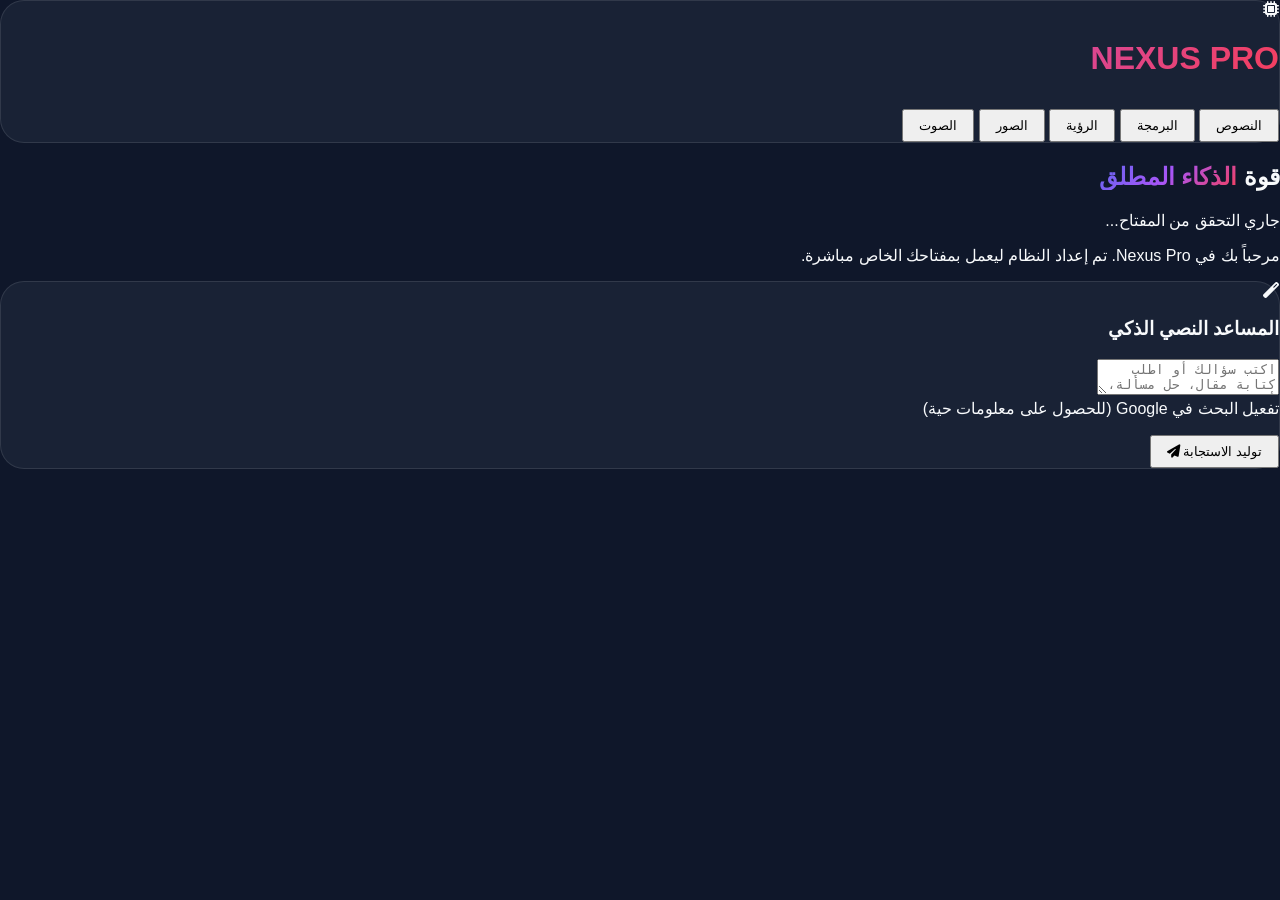
==== commit 375ba3db: "Update index.html" ====
--- a/index.html
+++ b/index.html
@@ -468,65 +468,3 @@
 </head>
 <body>
 
-<div class="api-key-modal">
-    <label for="api-key-input">ادخل مفتاح API الخاص بك <span style="color:#888">(لن يتم حفظه)</span></label>
-    <input type="password" id="api-key-input" placeholder="أدخل مفتاح API هنا">
-    <button onclick="setApiKey()">حفظ المفتاح</button>
-    <div class="secure-msg">
-        ⚠️ لا تشارك مفتاحك مع أحد. سيُستخدم في الذاكرة فقط ولن يُحفظ في المتصفح.
-    </div>
-</div>
-
-<div style="max-width:350px;margin:auto;">
-    <label for="text-input">النص:</label>
-    <input type="text" id="text-input" placeholder="أدخل نصك هنا" style="width:100%;margin-bottom:10px;">
-    <button onclick="useApi()">تشغيل API</button>
-    <div id="result" style="margin-top:22px;background:#efefef;padding:10px 8px;border-radius:7px;"></div>
-</div>
-
-<script>
-    // تخزين مفتاح API مؤقتًا في الذاكرة فقط. لا يُحفظ في LocalStorage أو في ملفات الكود.
-    let apiKey = '';
-
-    /**
-     * حفظ المفتاح في الذاكرة. يتم إدخاله من المستخدم ولا يُحفظ في أي مكان آخر.
-     */
-    function setApiKey() {
-        const keyInput = document.getElementById('api-key-input');
-        apiKey = keyInput.value.trim();
-        if (apiKey) {
-            alert("تم حفظ مفتاح API مؤقتًا في الذاكرة");
-            keyInput.value = '';
-        } else {
-            alert("الرجاء إدخال مفتاح API صالح");
-        }
-    }
-
-    /**
-     * مثال على استخدام إدخال المستخدم مع مفتاح API المحفوظ مؤقتًا.
-     */
-    function useApi() {
-        const input = document.getElementById('text-input').value.trim();
-        if (!apiKey) {
-            alert("الرجاء إدخال مفتاح API أولاً!");
-            return;
-        }
-        if (!input) {
-            alert("الرجاء إدخال نص!");
-            return;
-        }
-
-        // --- هنا مكان استخدام API، لكن نطبع فقط كمثال توضيحي ---
-        document.getElementById('result').innerText =
-            "سيتم ارسال النص: '" + input + "' إلى الخدمة باستخدام مفتاح API (محفوظ مؤقتًا).";
-        // في نظام حقيقي، يجب إرسال الطلب إلى API من الباكند فقط وليس مباشرة من الجافاسكريبت حمايةً للمفتاح.
-    }
-
-    // ✅ ملخص الحماية:
-    // - لا يتم تضمين المفتاح في الكود أبداً.
-    // - لا يُخزن في localStorage/cookie.
-    // - يبقى فقط في متغير JS في الذاكرة طوال فترة الصفحة.
-</script>
-
-</body>
-</html>
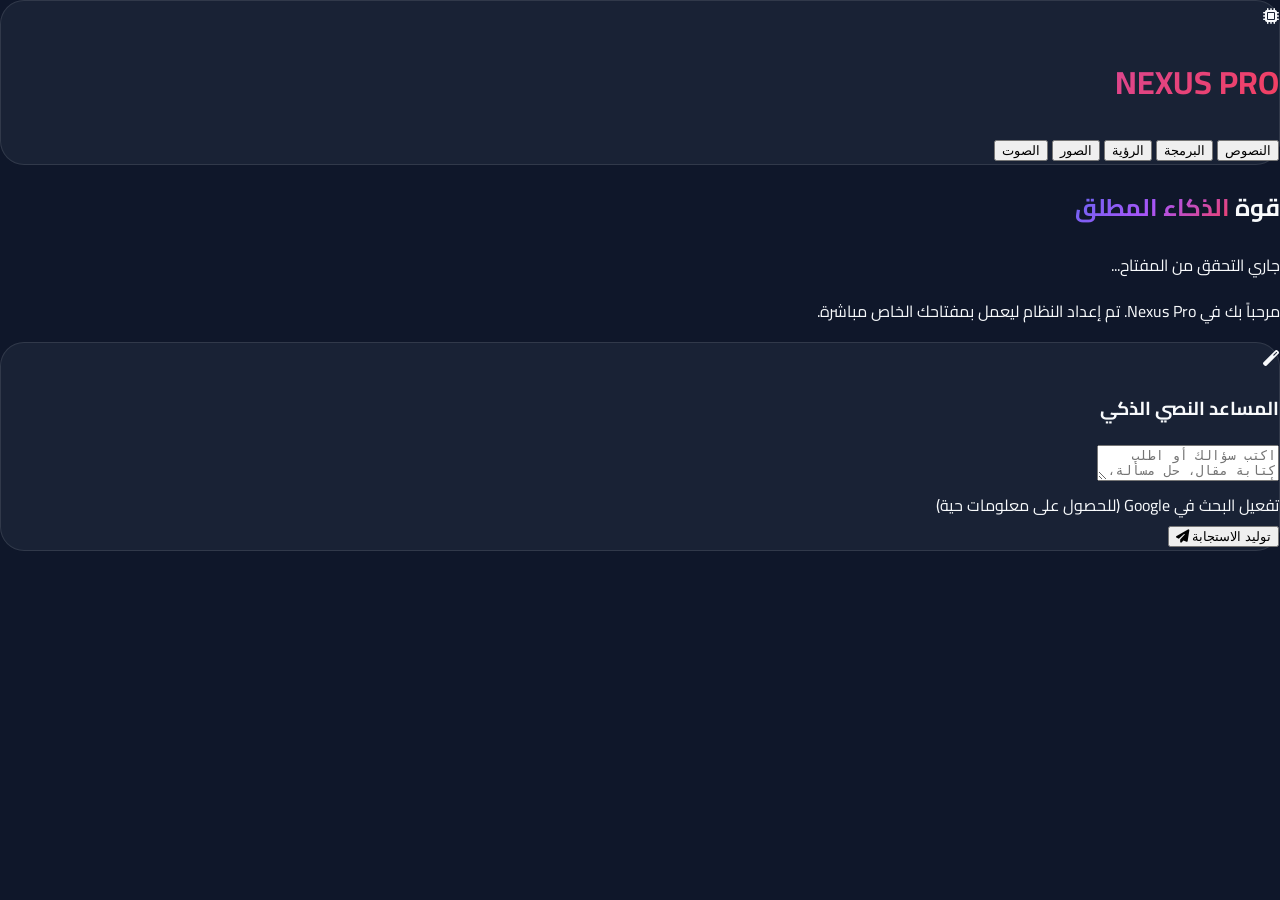
==== commit f045af7a: "Update index.html" ====
--- a/index.html
+++ b/index.html
@@ -444,27 +444,3 @@
     </script>
 </body>
 </html>
-<!DOCTYPE html>
-<html lang="ar">
-<head>
-    <meta charset="UTF-8">
-    <title>واجهة استخدام API بشكل آمن</title>
-    <style>
-        body { font-family: Tahoma, Arial, sans-serif; direction: rtl; }
-        .api-key-modal {
-            background: #f9f9f9;
-            border: 1px solid #ddd;
-            padding: 15px 20px;
-            max-width: 350px;
-            margin: 40px auto 20px;
-            border-radius: 6px;
-            box-shadow: 0 2px 4px #0003;
-        }
-        label { display: block; margin-bottom: 7px; }
-        input[type="password"] { width: 100%; padding: 6px; }
-        button { padding: 7px 15px; margin-top: 10px; }
-        .secure-msg { color: #c11; font-size: 13px; margin-top: 5px; }
-    </style>
-</head>
-<body>
-
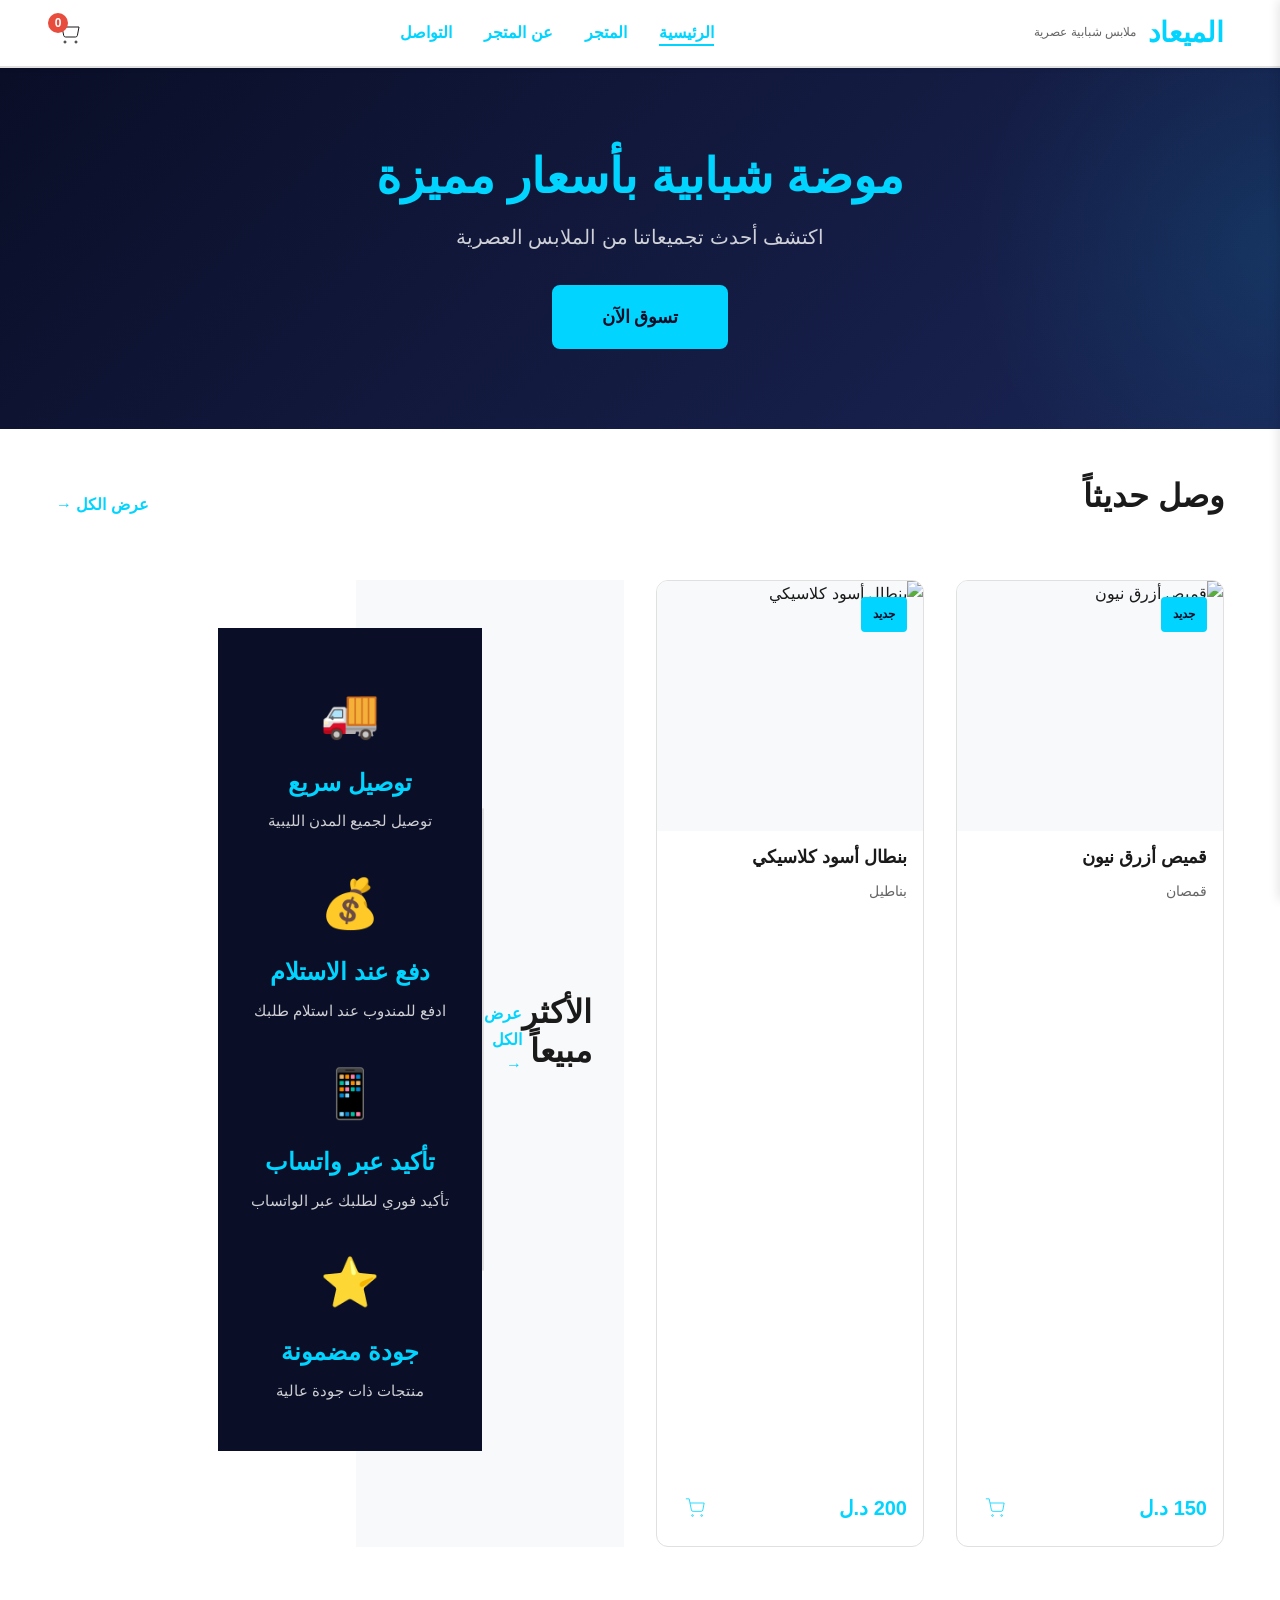
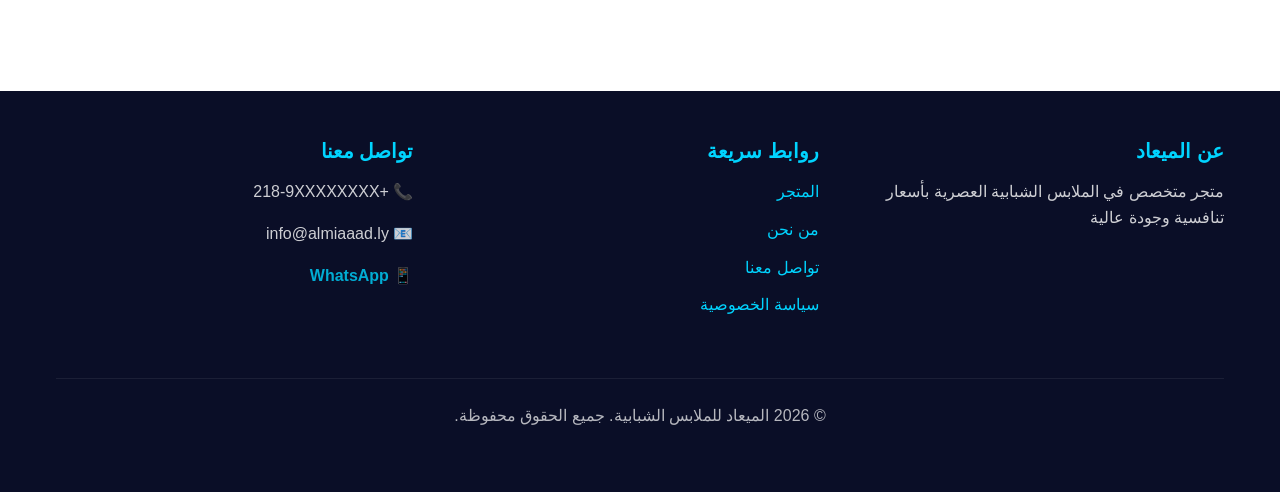
==== commit 342196ce: "Add files via upload" ====
--- a/index.html
+++ b/index.html
@@ -3,444 +3,215 @@
 <head>
     <meta charset="UTF-8">
     <meta name="viewport" content="width=device-width, initial-scale=1.0">
-    <title>Nexus AI Hub | المنصة المتكاملة</title>
-    <script src="https://cdn.tailwindcss.com"></script>
-    <link href="https://fonts.googleapis.com/css2?family=Cairo:wght@300;400;600;700;800&display=swap" rel="stylesheet">
-    <link rel="stylesheet" href="https://cdnjs.cloudflare.com/ajax/libs/font-awesome/6.4.0/css/all.min.css">
-    <style>
-        :root {
-            --primary: #6366f1;
-            --secondary: #a855f7;
-            --accent: #f43f5e;
-            --bg-dark: #0f172a;
-            --glass: rgba(30, 41, 59, 0.7);
-        }
-
-        body {
-            font-family: 'Cairo', sans-serif;
-            background-color: var(--bg-dark);
-            color: #f8fafc;
-            overflow-x: hidden;
-            margin: 0;
-        }
-
-        .glass-panel {
-            background: var(--glass);
-            backdrop-filter: blur(12px);
-            border: 1px solid rgba(255, 255, 255, 0.1);
-            border-radius: 24px;
-        }
-
-        .ai-gradient-text {
-            background: linear-gradient(135deg, #6366f1, #a855f7, #f43f5e);
-            -webkit-background-clip: text;
-            -webkit-text-fill-color: transparent;
-        }
-
-        .glow-btn {
-            position: relative;
-            transition: all 0.3s ease;
-        }
-
-        .glow-btn:hover:not(:disabled) {
-            box-shadow: 0 0 20px rgba(99, 102, 241, 0.4);
-            transform: translateY(-2px);
-        }
-
-        .glow-btn:disabled {
-            opacity: 0.6;
-            cursor: not-allowed;
-        }
-
-        .tab-content {
-            display: none;
-            animation: fadeIn 0.4s ease-out;
-        }
-
-        .tab-content.active {
-            display: block;
-        }
-
-        @keyframes fadeIn {
-            from { opacity: 0; transform: translateY(10px); }
-            to { opacity: 1; transform: translateY(0); }
-        }
-
-        .loader {
-            width: 20px;
-            height: 20px;
-            border: 2px solid #FFF;
-            border-bottom-color: transparent;
-            border-radius: 50%;
-            display: inline-block;
-            animation: rotation 1s linear infinite;
-        }
-
-        @keyframes rotation {
-            0% { transform: rotate(0deg); }
-            100% { transform: rotate(360deg); }
-        }
-
-        .code-editor {
-            font-family: 'Consolas', 'Monaco', monospace;
-            background: #0f172a;
-            color: #e2e8f0;
-            padding: 1.5rem;
-            border-radius: 12px;
-            border: 1px solid #334155;
-            overflow-x: auto;
-            direction: ltr;
-            text-align: left;
-            font-size: 14px;
-            line-height: 1.6;
-            max-height: 500px;
-        }
-    </style>
+    <meta name="description" content="الميعاد للملابس الشبابية - متجر ملابس عصري وشبابي في ليبيا">
+    <title>الميعاد - ملابس شبابية عصرية | Al-Mia'ad Youth Clothing</title>
+    <link rel="stylesheet" href="styles.css">
 </head>
-<body class="min-h-screen flex flex-col">
-
-    <!-- Navigation -->
-    <header class="p-4 sticky top-0 z-50">
-        <div class="glass-panel px-6 py-4 flex justify-between items-center max-w-7xl mx-auto">
-            <div class="flex items-center gap-3">
-                <div class="w-10 h-10 bg-gradient-to-br from-indigo-500 to-rose-500 rounded-xl flex items-center justify-center shadow-lg">
-                    <i class="fas fa-microchip text-white text-xl"></i>
-                </div>
-                <h1 class="text-xl font-bold ai-gradient-text tracking-tight hidden sm:block">NEXUS PRO</h1>
-            </div>
-            
-            <nav class="flex items-center gap-2 md:gap-4 overflow-x-auto no-scrollbar py-1">
-                <button onclick="showTab('text-gen')" class="nav-tab px-3 py-1 text-sm font-semibold text-indigo-400 border-b-2 border-indigo-500 transition-all">النصوص</button>
-                <button onclick="showTab('forge-ide')" class="nav-tab px-3 py-1 text-sm font-semibold hover:text-indigo-400 transition-all">البرمجة</button>
-                <button onclick="showTab('vision')" class="nav-tab px-3 py-1 text-sm font-semibold hover:text-indigo-400 transition-all">الرؤية</button>
-                <button onclick="showTab('image-gen')" class="nav-tab px-3 py-1 text-sm font-semibold hover:text-indigo-400 transition-all">الصور</button>
-                <button onclick="showTab('audio-gen')" class="nav-tab px-3 py-1 text-sm font-semibold hover:text-indigo-400 transition-all">الصوت</button>
+<body>
+    <!-- Navigation Bar -->
+    <header class="navbar">
+        <div class="navbar-container">
+            <div class="navbar-brand">
+                <h1>الميعاد</h1>
+                <p class="brand-subtitle">ملابس شبابية عصرية</p>
+            </div>
+            <nav class="navbar-menu">
+                <ul>
+                    <li><a href="#home" class="active">الرئيسية</a></li>
+                    <li><a href="shop.html">المتجر</a></li>
+                    <li><a href="#about">عن المتجر</a></li>
+                    <li><a href="#contact">التواصل</a></li>
+                </ul>
             </nav>
-
-            <div class="w-10 h-10"></div> <!-- Spacer -->
+            <div class="navbar-icons">
+                <button class="icon-btn" id="cart-btn">
+                    <svg width="24" height="24" viewBox="0 0 24 24" fill="none" stroke="currentColor">
+                        <circle cx="9" cy="21" r="1"/>
+                        <circle cx="20" cy="21" r="1"/>
+                        <path d="M1 1h4l2.68 13.39a2 2 0 0 0 2 1.61h9.72a2 2 0 0 0 2-1.61L23 6H6"/>
+                    </svg>
+                    <span class="cart-count" id="cart-count">0</span>
+                </button>
+                <button class="menu-toggle" id="menu-toggle">
+                    <span></span>
+                    <span></span>
+                    <span></span>
+                </button>
+            </div>
         </div>
     </header>
 
-    <main class="flex-1 container mx-auto px-4 pt-4 pb-20">
-        
-        <!-- Welcome Section -->
-        <section class="text-center mb-10 mt-4">
-            <h2 class="text-3xl md:text-5xl font-black mb-4">قوة <span class="ai-gradient-text">الذكاء المطلق</span></h2>
-            
-            <div id="connection-status" class="inline-flex items-center gap-2 px-4 py-1.5 rounded-full bg-slate-800 text-[10px] font-bold border border-slate-700 text-slate-400 mb-4 transition-all uppercase tracking-wider">
-                <span class="w-2 h-2 rounded-full bg-yellow-500 animate-pulse"></span>
-                جاري التحقق من المفتاح...
-            </div>
-            
-            <p class="text-slate-400 text-sm md:text-base max-w-2xl mx-auto leading-relaxed">
-                مرحباً بك في Nexus Pro. تم إعداد النظام ليعمل بمفتاحك الخاص مباشرة.
-            </p>
+    <!-- Cart Sidebar -->
+    <aside class="cart-sidebar" id="cart-sidebar">
+        <div class="cart-header">
+            <h2>سلة المشتريات</h2>
+            <button class="close-btn" id="close-cart">&times;</button>
+        </div>
+        <div class="cart-items" id="cart-items">
+            <p class="empty-cart">السلة فارغة حالياً</p>
+        </div>
+        <div class="cart-footer">
+            <div class="cart-total">
+                <span>الإجمالي:</span>
+                <span id="cart-total">0 د.ل</span>
+            </div>
+            <a href="checkout.html" class="btn btn-primary btn-block">إتمام الطلب</a>
+            <button class="btn btn-secondary btn-block" id="close-cart-btn">متابعة التسوق</button>
+        </div>
+    </aside>
+
+    <!-- Hero Banner -->
+    <section class="hero">
+        <div class="hero-content">
+            <h2 class="hero-title">موضة شبابية بأسعار مميزة</h2>
+            <p class="hero-subtitle">اكتشف أحدث تجميعاتنا من الملابس العصرية</p>
+            <a href="shop.html" class="btn btn-primary btn-lg">تسوق الآن</a>
+        </div>
+        <div class="hero-background"></div>
+    </section>
+
+    <!-- Products Showcase -->
+    <main>
+        <!-- Latest Arrivals Section -->
+        <section class="section" id="new-arrivals">
+            <div class="container">
+                <div class="section-header">
+                    <h2>وصل حديثاً</h2>
+                    <a href="shop.html" class="view-all">عرض الكل →</a>
+                </div>
+                <div class="products-grid" id="new-arrivals-grid">
+                    <!-- Products will be loaded here -->
+                    <div class="product-card">
+                        <div class="product-image">
+                            <img src="https://via.placeholder.com/250x300?text=قميص+أزرق+نيون" alt="قميص أزرق نيون">
+                            <span class="product-badge">جديد</span>
+                        </div>
+                        <div class="product-info">
+                            <h3>قميص أزرق نيون</h3>
+                            <p class="product-category">قمصان</p>
+                            <div class="product-footer">
+                                <span class="price">150 د.ل</span>
+                                <button class="btn-icon add-to-cart-btn" data-product='{"id":1,"name":"قميص أزرق نيون","price":150,"category":"قمصان"}'>
+                                    <svg width="20" height="20" viewBox="0 0 24 24" fill="none" stroke="currentColor">
+                                        <circle cx="9" cy="21" r="1"/>
+                                        <circle cx="20" cy="21" r="1"/>
+                                        <path d="M1 1h4l2.68 13.39a2 2 0 0 0 2 1.61h9.72a2 2 0 0 0 2-1.61L23 6H6"/>
+                                    </svg>
+                                </button>
+                            </div>
+                        </div>
+                    </div>
+
+                    <div class="product-card">
+                        <div class="product-image">
+                            <img src="https://via.placeholder.com/250x300?text=بنطال+أسود" alt="بنطال أسود كلاسيكي">
+                            <span class="product-badge">جديد</span>
+                        </div>
+                        <div class="product-info">
+                            <h3>بنطال أسود كلاسيكي</h3>
+                            <p class="product-category">بناطيل</p>
+                            <div class="product-footer">
+                                <span class="price">200 د.ل</span>
+                                <button class="btn-icon add-to-cart-btn" data-product='{"id":2,"name":"بنطال أسود كلاسيكي","price":200,"category":"بناطيل"}'>
+                                    <svg width="20" height="20" viewBox="0 0 24 24" fill="none" stroke="currentColor">
+                                        <circle cx="9" cy="21" r="1"/>
+                                        <circle cx="20" cy="21" r="1"/>
+                                        <path d="M1 1h4l2.68 13.39a2 2 0 0 0 2 1.61h9.72a2 2 0 0 0 2-1.61L23 6H6"/>
+                                    </svg>
+                                </button>
+                            </div>
+                        </div>
+                    </div>
+
+                    
+        <!-- Best Sellers Section -->
+        <section class="section bg-light" id="best-sellers">
+            <div class="container">
+                <div class="section-header">
+                    <h2>الأكثر مبيعاً</h2>
+                    <a href="shop.html" class="view-all">عرض الكل →</a>
+                
+
+                    <div class="product-card">
+                        <div class="product-image">
+                            <img src="https://via.placeholder.com/250x300?text=تي+شيرت+برتقالي" alt="تي شيرت برتقالي">
+                            <span class="product-badge discount">-15%</span>
+                        </div>
+                        <div class="product-info">
+                            <h3>تي شيرت برتقالي</h3>
+                            <p class="product-category">قمصان</p>
+                            <div class="product-footer">
+                                <span class="price">85 د.ل</span>
+                                <button class="btn-icon add-to-cart-btn" data-product='{"id":6,"name":"تي شيرت برتقالي","price":85,"category":"قمصان"}'>
+                                    <svg width="20" height="20" viewBox="0 0 24 24" fill="none" stroke="currentColor">
+                                        <circle cx="9" cy="21" r="1"/>
+                                        <circle cx="20" cy="21" r="1"/>
+                                        <path d="M1 1h4l2.68 13.39a2 2 0 0 0 2 1.61h9.72a2 2 0 0 0 2-1.61L23 6H6"/>
+                                    </svg>
+                                </button>
+                            </div>
+                        </div>
+                    </div>
+
+        <!-- Features Section -->
+        <section class="section bg-dark features-section">
+            <div class="container">
+                <div class="features-grid">
+                    <div class="feature-card">
+                        <div class="feature-icon">🚚</div>
+                        <h3>توصيل سريع</h3>
+                        <p>توصيل لجميع المدن الليبية</p>
+                    </div>
+                    <div class="feature-card">
+                        <div class="feature-icon">💰</div>
+                        <h3>دفع عند الاستلام</h3>
+                        <p>ادفع للمندوب عند استلام طلبك</p>
+                    </div>
+                    <div class="feature-card">
+                        <div class="feature-icon">📱</div>
+                        <h3>تأكيد عبر واتساب</h3>
+                        <p>تأكيد فوري لطلبك عبر الواتساب</p>
+                    </div>
+                    <div class="feature-card">
+                        <div class="feature-icon">⭐</div>
+                        <h3>جودة مضمونة</h3>
+                        <p>منتجات ذات جودة عالية</p>
+                    </div>
+                </div>
+            </div>
         </section>
-
-        <!-- Tab: Text -->
-        <div id="text-gen" class="tab-content active">
-            <div class="glass-panel p-6 max-w-4xl mx-auto shadow-xl">
-                <div class="flex items-center gap-3 mb-6">
-                    <i class="fas fa-magic text-indigo-500 text-2xl"></i>
-                    <h3 class="text-xl font-bold">المساعد النصي الذكي</h3>
-                </div>
-                <textarea id="text-input" placeholder="اكتب سؤالك أو اطلب كتابة مقال، حل مسألة، أو تلخيص نص..." class="w-full h-44 bg-slate-900/50 border border-slate-700 rounded-xl p-5 mb-4 focus:ring-2 focus:ring-indigo-500 outline-none transition-all resize-none" dir="rtl"></textarea>
-                
-                <div class="flex items-center gap-4 mb-6 bg-slate-800/40 p-3 rounded-xl border border-slate-700/50">
-                    <label class="relative inline-flex items-center cursor-pointer">
-                        <input type="checkbox" id="search-grounding" class="sr-only peer">
-                        <div class="w-11 h-6 bg-slate-700 peer-focus:outline-none rounded-full peer peer-checked:after:translate-x-full peer-checked:after:border-white after:content-[''] after:absolute after:top-[2px] after:left-[2px] after:bg-white after:border-gray-300 after:border after:rounded-full after:h-5 after:w-5 after:transition-all peer-checked:bg-indigo-600"></div>
-                        <span class="mr-3 text-xs font-bold text-slate-300">تفعيل البحث في Google (للحصول على معلومات حية)</span>
-                    </label>
-                </div>
-
-                <button onclick="generateText()" id="text-btn" class="w-full py-4 bg-indigo-600 hover:bg-indigo-700 rounded-xl font-bold transition-all glow-btn flex items-center justify-center gap-3 text-lg">
-                    <span>توليد الاستجابة</span>
-                    <i class="fas fa-paper-plane"></i>
-                </button>
-
-                <div id="text-result-container" class="mt-8 hidden animate-fadeIn">
-                    <div class="p-6 bg-slate-900/80 rounded-2xl border border-slate-700 relative shadow-inner">
-                        <div id="text-result" class="prose prose-invert max-w-none text-right leading-relaxed text-slate-200 whitespace-pre-wrap text-sm md:text-base"></div>
-                        <div id="sources" class="mt-4 pt-4 border-t border-slate-800 text-[10px] text-indigo-400 italic"></div>
-                    </div>
-                </div>
-            </div>
-        </div>
-
-        <!-- Tab: Forge IDE -->
-        <div id="forge-ide" class="tab-content">
-            <div class="glass-panel p-6 max-w-5xl mx-auto shadow-2xl">
-                <div class="flex items-center gap-3 mb-6">
-                    <i class="fas fa-terminal text-cyan-400 text-2xl"></i>
-                    <h3 class="text-xl font-bold">Forge IDE | المبرمج الخارق</h3>
-                </div>
-                <textarea id="code-prompt" placeholder="صف التطبيق الذي تريده (مثلاً: صفحة هبوط لمطعم، أو آلة حاسبة متطورة)" class="w-full h-32 bg-slate-900/50 border border-slate-700 rounded-xl p-4 mb-4 focus:ring-2 focus:ring-cyan-500 outline-none transition-all" dir="rtl"></textarea>
-                
-                <div class="grid grid-cols-1 sm:grid-cols-2 gap-4 mb-6">
-                    <button onclick="generateSoftware('html')" id="html-btn" class="py-4 bg-slate-800 hover:bg-cyan-900/30 border border-slate-600 rounded-xl font-bold transition-all flex items-center justify-center gap-3">
-                        <i class="fab fa-chrome text-orange-400 text-xl"></i> إنشاء تطبيق ويب (HTML/JS)
-                    </button>
-                    <button onclick="generateSoftware('python')" id="py-btn" class="py-4 bg-slate-800 hover:bg-blue-900/30 border border-slate-600 rounded-xl font-bold transition-all flex items-center justify-center gap-3">
-                        <i class="fab fa-python text-blue-400 text-xl"></i> إنشاء كود (Python)
-                    </button>
-                </div>
-
-                <div id="code-result-container" class="mt-8 hidden">
-                    <div class="flex justify-between items-center mb-4 bg-slate-800/80 p-3 rounded-lg border border-slate-700">
-                        <span class="text-cyan-400 font-mono text-[10px] uppercase">Source Code Available</span>
-                        <button onclick="copyText('code-output')" class="px-4 py-1.5 bg-indigo-600 rounded-md text-xs font-bold hover:bg-indigo-500">نسخ الكود</button>
-                    </div>
-                    <pre id="code-output" class="code-editor"></pre>
-                </div>
-            </div>
-        </div>
-
-        <!-- Tab: Vision -->
-        <div id="vision" class="tab-content">
-             <div class="glass-panel p-6 max-w-4xl mx-auto">
-                <div class="flex items-center gap-3 mb-6"><i class="fas fa-eye text-rose-500 text-2xl"></i><h3 class="text-xl font-bold">تحليل الصور</h3></div>
-                <div class="border-2 border-dashed border-slate-700 rounded-2xl p-8 text-center mb-6 bg-slate-800/20 cursor-pointer hover:bg-slate-800/40 transition-all" onclick="document.getElementById('vision-file').click()">
-                    <i class="fas fa-cloud-upload-alt text-3xl mb-3 text-slate-500"></i>
-                    <p class="text-sm">انقر لرفع صورة وتحليلها</p>
-                    <input type="file" id="vision-file" hidden accept="image/*" onchange="handleImageUpload(event)">
-                </div>
-                <div id="vision-preview-container" class="hidden mb-6"><img id="vision-preview" class="rounded-xl max-h-60 mx-auto border border-slate-700 shadow-lg" src=""></div>
-                <input type="text" id="vision-prompt" placeholder="ماذا تريد أن تعرف عن هذه الصورة؟" class="w-full bg-slate-900/50 border border-slate-700 rounded-xl p-4 mb-4 outline-none focus:ring-2 focus:ring-rose-500">
-                <button onclick="analyzeImage()" id="vision-btn" class="w-full py-4 bg-rose-600 hover:bg-rose-700 rounded-xl font-bold transition-all glow-btn">بدء التحليل</button>
-                <div id="vision-result-container" class="mt-8 hidden p-6 bg-slate-900/80 rounded-2xl border border-slate-700 text-sm leading-relaxed" id="vision-result-text"></div>
-            </div>
-        </div>
-
-        <!-- Tab: Image Gen -->
-        <div id="image-gen" class="tab-content">
-            <div class="glass-panel p-6 max-w-4xl mx-auto">
-                <div class="flex items-center gap-3 mb-6"><i class="fas fa-palette text-amber-500 text-2xl"></i><h3 class="text-xl font-bold">توليد الصور الفنية</h3></div>
-                <textarea id="image-prompt" placeholder="صف المشهد بتفاصيل دقيقة (بالانجليزية يفضل)..." class="w-full h-32 bg-slate-900/50 border border-slate-700 rounded-xl p-4 mb-6 outline-none focus:ring-2 focus:ring-amber-500"></textarea>
-                <button onclick="generateArt()" id="art-btn" class="w-full py-4 bg-amber-600 hover:bg-amber-700 rounded-xl font-bold glow-btn">رسم الصورة الآن</button>
-                <div id="art-result-container" class="mt-8 hidden text-center">
-                    <img id="art-result" class="rounded-2xl mx-auto shadow-2xl border-4 border-slate-800 max-w-full" src="">
-                </div>
-            </div>
-        </div>
-
-        <!-- Tab: Audio -->
-        <div id="audio-gen" class="tab-content">
-            <div class="glass-panel p-6 max-w-4xl mx-auto">
-                <div class="flex items-center gap-3 mb-6"><i class="fas fa-microphone-alt text-emerald-500 text-2xl"></i><h3 class="text-xl font-bold">تحويل النص إلى صوت</h3></div>
-                <textarea id="audio-text" placeholder="اكتب النص الذي تريد تحويله إلى صوت..." class="w-full h-32 bg-slate-900/50 border border-slate-700 rounded-xl p-4 mb-6 outline-none focus:ring-2 focus:ring-emerald-500"></textarea>
-                <button onclick="generateAudio()" id="audio-btn" class="w-full py-4 bg-emerald-600 hover:bg-emerald-700 rounded-xl font-bold glow-btn">توليد ملف الصوت</button>
-                <div id="audio-result-container" class="mt-8 hidden flex flex-col items-center gap-4">
-                    <audio id="audio-player" controls class="w-full max-w-md"></audio>
-                </div>
-            </div>
-        </div>
-
     </main>
 
-    <script>
-        /**
-         * السطر المطلوب تعديله هو السطر رقم 305 بالأسفل
-         * ضع مفتاحك بين علامتي التنصيص ""
-         */
-        let apiKey = ""; // <--- السطر رقم 305: ضع مفتاحك هنا
-
-        // --- Logic Engine ---
-
-        function showTab(tabId) {
-            document.querySelectorAll('.tab-content').forEach(t => t.classList.remove('active'));
-            document.getElementById(tabId).classList.add('active');
-            document.querySelectorAll('.nav-tab').forEach(link => {
-                link.classList.remove('text-indigo-400', 'border-b-2', 'border-indigo-500');
-                if(link.getAttribute('onclick').includes(tabId)) link.classList.add('text-indigo-400', 'border-b-2', 'border-indigo-500');
-            });
-        }
-
-        async function checkConnection() {
-            const statusEl = document.getElementById('connection-status');
-            
-            if (!apiKey) {
-                statusEl.innerHTML = `<span class="w-2 h-2 rounded-full bg-red-500"></span> غير متصل (يرجى تعديل سطر 305 في الكود)`;
-                statusEl.className = "inline-flex items-center gap-2 px-4 py-1.5 rounded-full bg-red-900/20 text-[10px] border border-red-500 text-red-400 mb-4 font-bold tracking-wider";
-                return false;
-            }
-
-            try {
-                const res = await fetch(`https://generativelanguage.googleapis.com/v1beta/models/gemini-2.5-flash-preview-09-2025:generateContent?key=${apiKey}`, {
-                    method: 'POST',
-                    headers: {'Content-Type': 'application/json'},
-                    body: JSON.stringify({ contents: [{ parts: [{ text: 'hi' }] }] })
-                });
-                
-                if (res.ok) {
-                    statusEl.innerHTML = `<span class="w-2 h-2 rounded-full bg-green-500"></span> النظام متصل ومؤمن`;
-                    statusEl.className = "inline-flex items-center gap-2 px-4 py-1.5 rounded-full bg-green-900/20 text-[10px] border border-green-500 text-green-400 mb-4 font-bold tracking-wider";
-                    return true;
-                } else { throw new Error(); }
-            } catch (e) {
-                statusEl.innerHTML = `<span class="w-2 h-2 rounded-full bg-red-500"></span> خطأ: تأكد من صحة المفتاح في سطر 305`;
-                statusEl.className = "inline-flex items-center gap-2 px-4 py-1.5 rounded-full bg-red-900/20 text-[10px] border border-red-500 text-red-400 mb-4 font-bold tracking-wider";
-                return false;
-            }
-        }
-
-        window.onload = checkConnection;
-
-    
-            }
-            const response = await fetch(`${url}?key=${apiKey}`, {
-                method: 'POST',
-                headers: { 'Content-Type': 'application/json' },
-                body: JSON.stringify(body)
-            });
-
-            const data = await response.json();
-            if (!response.ok) throw new Error(data.error?.message || "فشل الاتصال بالذكاء الاصطناعي.");
-            return data;
-        }
-AIzaSyAUQcpvYN40MlbJdDNp0hH15_1JS2v78gE
-        // --- Core Application Functions ---
-
-        async function generateText() {
-            const input = document.getElementById('text-input').value;
-            if (!input) return;
-            toggleLoading('text-btn', true);
-            try {
-                const useSearch = document.getElementById('search-grounding').checked;
-                const payload = {
-                    contents: [{ parts: [{ text: input }] }],
-                    systemInstruction: { parts: [{ text: "أنت ذكاء اصطناعي فائق يدعى Nexus، ساعد المستخدم بالعربية الفصحى." }] }
-                };
-                if (useSearch) payload.tools = [{ "google_search": {} }];
-
-                const data = await fetchAI(`https://generativelanguage.googleapis.com/v1beta/models/gemini-2.5-flash-preview-09-2025:generateContent`, payload);
-                const text = data.candidates?.[0]?.content?.parts?.[0]?.text || "لم أتمكن من استيعاب الطلب.";
-                
-                document.getElementById('text-result').textContent = text;
-                document.getElementById('text-result-container').classList.remove('hidden');
-                
-                const attributions = data.candidates?.[0]?.groundingMetadata?.groundingAttributions;
-                if (attributions) {
-                    document.getElementById('sources').innerHTML = "تم التحقق عبر: " + attributions.map(a => `<a href="${a.web?.uri}" target="_blank" class="mx-1 underline">${a.web?.title}</a>`).join(" | ");
-                }
-            } catch (e) { alert(e.message); } finally { toggleLoading('text-btn', false); }
-        }
-
-        async function generateSoftware(lang) {
-            const prompt = document.getElementById('code-prompt').value;
-            if (!prompt) return;
-            const bId = lang === 'html' ? 'html-btn' : 'py-btn';
-            toggleLoading(bId, true);
-            try {
-                const data = await fetchAI(`https://generativelanguage.googleapis.com/v1beta/models/gemini-2.5-flash-preview-09-2025:generateContent`, {
-                    contents: [{ parts: [{ text: `Generate RAW ${lang} code for: ${prompt}. No markdown, just plain code.` }] }]
-                });
-                let code = data.candidates?.[0]?.content?.parts?.[0]?.text || "";
-                code = code.replace(/^```[a-z]*\n/i, '').replace(/\n```$/i, '').trim();
-                
-                document.getElementById('code-output').textContent = code;
-                document.getElementById('code-result-container').classList.remove('hidden');
-            } catch (e) { alert(e.message); } finally { toggleLoading(bId, false); }
-        }
-
-        let uploadedBase64 = null;
-        function handleImageUpload(e) {
-            const file = e.target.files[0];
-            if (!file) return;
-            const reader = new FileReader();
-            reader.onload = (ev) => {
-                uploadedBase64 = ev.target.result.split(',')[1];
-                document.getElementById('vision-preview').src = ev.target.result;
-                document.getElementById('vision-preview-container').classList.remove('hidden');
-            };
-            reader.readAsDataURL(file);
-        }
-
-        async function analyzeImage() {
-            if (!uploadedBase64) return alert("ارفع صورة أولاً.");
-            toggleLoading('vision-btn', true);
-            try {
-                const prompt = document.getElementById('vision-prompt').value || "اشرح محتويات الصورة.";
-                const data = await fetchAI(`https://generativelanguage.googleapis.com/v1beta/models/gemini-2.5-flash-preview-09-2025:generateContent`, {
-                    contents: [{ parts: [{ text: prompt }, { inlineData: { mimeType: "image/png", data: uploadedBase64 } }] }]
-                });
-                document.getElementById('vision-result-container').innerHTML = `<div class="p-4 text-slate-200">${data.candidates[0].content.parts[0].text}</div>`;
-                document.getElementById('vision-result-container').classList.remove('hidden');
-            } catch (e) { alert(e.message); } finally { toggleLoading('vision-btn', false); }
-        }
-
-        async function generateArt() {
-            const prompt = document.getElementById('image-prompt').value;
-            if (!prompt) return;
-            toggleLoading('art-btn', true);
-            try {
-                const res = await fetch(`https://generativelanguage.googleapis.com/v1beta/models/imagen-4.0-generate-001:predict?key=${apiKey}`, {
-                    method: 'POST',
-                    headers: {'Content-Type': 'application/json'},
-                    body: JSON.stringify({ instances: [{ prompt: prompt }], parameters: { sampleCount: 1 } })
-                });
-                const data = await res.json();
-                const b64 = data.predictions[0].bytesBase64Encoded;
-                document.getElementById('art-result').src = `data:image/png;base64,${b64}`;
-                document.getElementById('art-result-container').classList.remove('hidden');
-            } catch (e) { alert("فشل توليد الصورة. قد يكون المحتوى غير متاح حالياً."); } finally { toggleLoading('art-btn', false); }
-        }
-
-        async function generateAudio() {
-            const text = document.getElementById('audio-text').value;
-            if (!text) return;
-            toggleLoading('audio-btn', true);
-            try {
-                const data = await fetchAI(`https://generativelanguage.googleapis.com/v1beta/models/gemini-2.5-flash-preview-tts:generateContent`, {
-                    contents: [{ parts: [{ text: text }] }],
-                    generationConfig: { responseModalities: ["AUDIO"], speechConfig: { voiceConfig: { prebuiltVoiceConfig: { voiceName: "Kore" } } } }
-                });
-                const audioB64 = data.candidates[0].content.parts[0].inlineData.data;
-                const blob = pcmToWav(audioB64, 24000);
-                document.getElementById('audio-player').src = URL.createObjectURL(blob);
-                document.getElementById('audio-result-container').classList.remove('hidden');
-                document.getElementById('audio-player').play();
-            } catch (e) { alert(e.message); } finally { toggleLoading('audio-btn', false); }
-        }
-
-        function toggleLoading(btnId, isLoading) {
-            const btn = document.getElementById(btnId);
-            if (!btn) return;
-            if (isLoading) {
-                btn.disabled = true;
-                btn.dataset.original = btn.innerHTML;
-                btn.innerHTML = `<span class="loader"></span> جاري العمل...`;
-            } else {
-                btn.disabled = false;
-                btn.innerHTML = btn.dataset.original;
-            }
-        }
-
-        function copyText(id) {
-            const text = document.getElementById(id).textContent;
-            const temp = document.createElement("textarea");
-            temp.value = text;
-            document.body.appendChild(temp);
-            temp.select();
-            document.execCommand('copy');
-            document.body.removeChild(temp);
-            alert("تم نسخ الكود!");
-        }
-
-        function pcmToWav(b64, rate) {
-            const bin = atob(b64);
-            const buf = new ArrayBuffer(44 + bin.length);
-            const view = new DataView(buf);
-            const s = (v, o, str) => { for (let i = 0; i < str.length; i++) v.setUint8(o + i, str.charCodeAt(i)); };
-            s(view, 0, 'RIFF'); view.setUint32(4, 36 + bin.length, true);
-            s(view, 8, 'WAVE'); s(view, 12, 'fmt '); view.setUint32(16, 16, true);
-            view.setUint16(20, 1, true); view.setUint16(22, 1, true);
-            view.setUint32(24, rate, true); view.setUint32(28, rate * 2, true);
-            view.setUint16(32, 2, true); view.setUint16(34, 16, true);
-            s(view, 36, 'data'); view.setUint32(40, bin.length, true);
-            for (let i = 0; i < bin.length; i++) view.setUint8(44 + i, bin.charCodeAt(i));
-            return new Blob([buf], { type: 'audio/wav' });
-        }
-    </script>
+    <!-- Footer -->
+    <footer class="footer">
+        <div class="container">
+            <div class="footer-content">
+                <div class="footer-section">
+                    <h4>عن الميعاد</h4>
+                    <p>متجر متخصص في الملابس الشبابية العصرية بأسعار تنافسية وجودة عالية</p>
+                </div>
+                <div class="footer-section">
+                    <h4>روابط سريعة</h4>
+                    <ul>
+                        <li><a href="shop.html">المتجر</a></li>
+                        <li><a href="#about">من نحن</a></li>
+                        <li><a href="#contact">تواصل معنا</a></li>
+                        <li><a href="#policy">سياسة الخصوصية</a></li>
+                    </ul>
+                </div>
+                <div class="footer-section">
+                    <h4>تواصل معنا</h4>
+                    <p>📞 +218-9XXXXXXXX</p>
+                    <p>📧 info@almiaaad.ly</p>
+                    <p>📱 <a href="https://wa.me/218XXXXXXXXX" class="whatsapp-link">WhatsApp</a></p>
+                </div>
+            </div>
+            <div class="footer-bottom">
+                <p>&copy; 2026 الميعاد للملابس الشبابية. جميع الحقوق محفوظة.</p>
+            </div>
+        </div>
+    </footer>
+
+    <script src="script.js"></script>
 </body>
 </html>
--- a/styles.css
+++ b/styles.css
@@ -0,0 +1,1230 @@
+/* ==========================================
+   VARIABLES & COLORS
+   ========================================== */
+
+:root {
+    --primary-color: #00d4ff;
+    --primary-dark: #0099cc;
+    --secondary-color: #ff6b35;
+    --dark-bg: #0a0e27;
+    --light-bg: #f8f9fa;
+    --text-dark: #1a1a1a;
+    --text-light: #666666;
+    --border-color: #e0e0e0;
+    --success-color: #27ae60;
+    --warning-color: #f39c12;
+    --error-color: #e74c3c;
+    
+    --spacing-xs: 0.5rem;
+    --spacing-sm: 0.75rem;
+    --spacing-md: 1rem;
+    --spacing-lg: 1.5rem;
+    --spacing-xl: 2rem;
+    --spacing-2xl: 3rem;
+    
+    --radius-sm: 4px;
+    --radius-md: 8px;
+    --radius-lg: 12px;
+    
+    --font-family: 'Segoe UI', Tahoma, Geneva, Verdana, sans-serif;
+    --font-size-base: 16px;
+}
+
+/* ==========================================
+   RESET & GLOBAL STYLES
+   ========================================== */
+
+* {
+    margin: 0;
+    padding: 0;
+    box-sizing: border-box;
+}
+
+html {
+    scroll-behavior: smooth;
+}
+
+body {
+    font-family: var(--font-family);
+    font-size: var(--font-size-base);
+    line-height: 1.6;
+    color: var(--text-dark);
+    background-color: #fff;
+}
+
+a {
+    color: var(--primary-color);
+    text-decoration: none;
+    transition: color 0.3s ease;
+}
+
+a:hover {
+    color: var(--primary-dark);
+}
+
+button {
+    border: none;
+    cursor: pointer;
+    font-family: inherit;
+}
+
+/* ==========================================
+   TYPOGRAPHY
+   ========================================== */
+
+h1, h2, h3, h4, h5, h6 {
+    font-weight: 700;
+    line-height: 1.2;
+    margin-bottom: var(--spacing-md);
+}
+
+h1 {
+    font-size: 2.5rem;
+}
+
+h2 {
+    font-size: 2rem;
+}
+
+h3 {
+    font-size: 1.5rem;
+}
+
+h4 {
+    font-size: 1.25rem;
+}
+
+p {
+    margin-bottom: var(--spacing-md);
+}
+
+/* ==========================================
+   CONTAINER & LAYOUT
+   ========================================== */
+
+.container {
+    max-width: 1200px;
+    margin: 0 auto;
+    padding: 0 var(--spacing-md);
+}
+
+/* ==========================================
+   NAVBAR
+   ========================================== */
+
+.navbar {
+    background-color: #fff;
+    border-bottom: 2px solid var(--border-color);
+    position: sticky;
+    top: 0;
+    z-index: 100;
+    box-shadow: 0 2px 4px rgba(0, 0, 0, 0.05);
+}
+
+.navbar-container {
+    max-width: 1200px;
+    margin: 0 auto;
+    padding: var(--spacing-md);
+    display: flex;
+    justify-content: space-between;
+    align-items: center;
+}
+
+.navbar-brand {
+    display: flex;
+    align-items: center;
+    gap: var(--spacing-sm);
+}
+
+.navbar-brand h1 {
+    color: var(--primary-color);
+    font-size: 1.75rem;
+    margin: 0;
+}
+
+.navbar-brand a {
+    display: flex;
+    align-items: center;
+    gap: var(--spacing-sm);
+    color: inherit;
+}
+
+.brand-subtitle {
+    font-size: 0.75rem;
+    color: var(--text-light);
+    margin: 0;
+}
+
+.navbar-menu {
+    display: flex;
+}
+
+.navbar-menu ul {
+    display: flex;
+    list-style: none;
+    gap: var(--spacing-xl);
+}
+
+.navbar-menu a {
+    font-weight: 600;
+    transition: color 0.3s ease;
+    position: relative;
+}
+
+.navbar-menu a::after {
+    content: '';
+    position: absolute;
+    bottom: -5px;
+    left: 0;
+    width: 0;
+    height: 2px;
+    background-color: var(--primary-color);
+    transition: width 0.3s ease;
+}
+
+.navbar-menu a:hover::after,
+.navbar-menu a.active::after {
+    width: 100%;
+}
+
+.navbar-icons {
+    display: flex;
+    gap: var(--spacing-lg);
+    align-items: center;
+}
+
+.icon-btn {
+    background: none;
+    position: relative;
+    color: var(--text-dark);
+    cursor: pointer;
+    display: flex;
+    align-items: center;
+    gap: var(--spacing-sm);
+    transition: transform 0.3s ease;
+}
+
+.icon-btn:hover {
+    transform: scale(1.1);
+}
+
+.cart-count {
+    position: absolute;
+    top: -8px;
+    left: -8px;
+    background-color: var(--error-color);
+    color: white;
+    border-radius: 50%;
+    width: 20px;
+    height: 20px;
+    display: flex;
+    align-items: center;
+    justify-content: center;
+    font-size: 0.75rem;
+    font-weight: 700;
+}
+
+.menu-toggle {
+    display: none;
+    flex-direction: column;
+    gap: 4px;
+    background: none;
+}
+
+.menu-toggle span {
+    width: 25px;
+    height: 3px;
+    background-color: var(--text-dark);
+    border-radius: 2px;
+    transition: all 0.3s ease;
+}
+
+/* ==========================================
+   HERO SECTION
+   ========================================== */
+
+.hero {
+    background: linear-gradient(135deg, var(--dark-bg) 0%, #1a2555 100%);
+    color: white;
+    padding: 80px var(--spacing-md);
+    position: relative;
+    overflow: hidden;
+    text-align: center;
+}
+
+.hero-background {
+    position: absolute;
+    top: 0;
+    right: 0;
+    width: 400px;
+    height: 100%;
+    background: radial-gradient(circle at 100% 50%, rgba(0, 212, 255, 0.1) 0%, transparent 70%);
+    animation: float 6s ease-in-out infinite;
+}
+
+@keyframes float {
+    0%, 100% { transform: translateY(0px); }
+    50% { transform: translateY(-20px); }
+}
+
+.hero-content {
+    position: relative;
+    z-index: 2;
+}
+
+.hero-title {
+    font-size: 3rem;
+    margin-bottom: var(--spacing-md);
+    color: var(--primary-color);
+}
+
+.hero-subtitle {
+    font-size: 1.25rem;
+    margin-bottom: var(--spacing-xl);
+    color: rgba(255, 255, 255, 0.8);
+}
+
+/* ==========================================
+   BUTTONS
+   ========================================== */
+
+.btn {
+    padding: var(--spacing-sm) var(--spacing-lg);
+    border-radius: var(--radius-md);
+    font-weight: 600;
+    font-size: 1rem;
+    transition: all 0.3s ease;
+    display: inline-block;
+    text-align: center;
+    cursor: pointer;
+    border: 2px solid transparent;
+}
+
+.btn-primary {
+    background-color: var(--primary-color);
+    color: var(--dark-bg);
+    border-color: var(--primary-color);
+}
+
+.btn-primary:hover {
+    background-color: var(--primary-dark);
+    border-color: var(--primary-dark);
+    transform: translateY(-2px);
+    box-shadow: 0 4px 12px rgba(0, 212, 255, 0.3);
+}
+
+.btn-secondary {
+    background-color: transparent;
+    color: var(--primary-color);
+    border-color: var(--primary-color);
+}
+
+.btn-secondary:hover {
+    background-color: var(--primary-color);
+    color: var(--dark-bg);
+}
+
+.btn-success {
+    background-color: var(--success-color);
+    color: white;
+    border-color: var(--success-color);
+}
+
+.btn-success:hover {
+    background-color: #229954;
+    border-color: #229954;
+}
+
+.btn-lg {
+    padding: var(--spacing-md) var(--spacing-2xl);
+    font-size: 1.1rem;
+}
+
+.btn-block {
+    width: 100%;
+}
+
+.btn-icon {
+    background: none;
+    padding: var(--spacing-sm);
+    color: var(--primary-color);
+    display: flex;
+    align-items: center;
+    justify-content: center;
+    border-radius: var(--radius-md);
+    transition: all 0.3s ease;
+}
+
+.btn-icon:hover {
+    background-color: var(--light-bg);
+    transform: scale(1.1);
+}
+
+/* ==========================================
+   PRODUCTS GRID & CARDS
+   ========================================== */
+
+.section {
+    padding: var(--spacing-2xl) var(--spacing-md);
+}
+
+.section.bg-light {
+    background-color: var(--light-bg);
+}
+
+.section.bg-dark {
+    background-color: var(--dark-bg);
+    color: white;
+}
+
+.section-header {
+    display: flex;
+    justify-content: space-between;
+    align-items: center;
+    margin-bottom: var(--spacing-2xl);
+}
+
+.view-all {
+    color: var(--primary-color);
+    font-weight: 600;
+    transition: all 0.3s ease;
+}
+
+.view-all:hover {
+    transform: translateX(-5px);
+}
+
+.products-grid {
+    display: grid;
+    grid-template-columns: repeat(auto-fill, minmax(220px, 1fr));
+    gap: var(--spacing-xl);
+    margin-bottom: var(--spacing-2xl);
+}
+
+.product-card {
+    background: white;
+    border-radius: var(--radius-lg);
+    overflow: hidden;
+    border: 1px solid var(--border-color);
+    transition: all 0.3s ease;
+    cursor: pointer;
+    display: flex;
+    flex-direction: column;
+}
+
+.product-card:hover {
+    transform: translateY(-8px);
+    box-shadow: 0 10px 30px rgba(0, 0, 0, 0.1);
+}
+
+.product-image {
+    position: relative;
+    overflow: hidden;
+    height: 250px;
+    background-color: var(--light-bg);
+}
+
+.product-image img {
+    width: 100%;
+    height: 100%;
+    object-fit: cover;
+    transition: transform 0.3s ease;
+}
+
+.product-card:hover .product-image img {
+    transform: scale(1.05);
+}
+
+.product-badge {
+    position: absolute;
+    top: var(--spacing-md);
+    right: var(--spacing-md);
+    background-color: var(--primary-color);
+    color: var(--dark-bg);
+    padding: var(--spacing-xs) var(--spacing-sm);
+    border-radius: var(--radius-sm);
+    font-size: 0.75rem;
+    font-weight: 700;
+}
+
+.product-badge.discount {
+    background-color: var(--secondary-color);
+    color: white;
+}
+
+.product-info {
+    padding: var(--spacing-md);
+    flex-grow: 1;
+    display: flex;
+    flex-direction: column;
+}
+
+.product-info h3 {
+    margin-bottom: var(--spacing-sm);
+    font-size: 1.1rem;
+}
+
+.product-category {
+    color: var(--text-light);
+    font-size: 0.9rem;
+    margin-bottom: var(--spacing-md);
+}
+
+.product-footer {
+    display: flex;
+    justify-content: space-between;
+    align-items: center;
+    margin-top: auto;
+}
+
+.price {
+    font-size: 1.25rem;
+    font-weight: 700;
+    color: var(--primary-color);
+}
+
+/* ==========================================
+   CATEGORIES SECTION
+   ========================================== */
+
+.categories-grid {
+    display: grid;
+    grid-template-columns: repeat(auto-fit, minmax(200px, 1fr));
+    gap: var(--spacing-xl);
+}
+
+.category-card {
+    background: white;
+    border: 2px solid var(--border-color);
+    border-radius: var(--radius-lg);
+    padding: var(--spacing-xl);
+    text-align: center;
+    transition: all 0.3s ease;
+    cursor: pointer;
+}
+
+.category-card:hover {
+    border-color: var(--primary-color);
+    box-shadow: 0 6px 20px rgba(0, 212, 255, 0.1);
+    transform: translateY(-4px);
+}
+
+.category-icon {
+    font-size: 3rem;
+    margin-bottom: var(--spacing-md);
+}
+
+.category-card h3 {
+    margin-bottom: var(--spacing-sm);
+}
+
+.category-card p {
+    color: var(--text-light);
+    font-size: 0.9rem;
+    margin: 0;
+}
+
+/* ==========================================
+   FEATURES SECTION
+   ========================================== */
+
+.features-grid {
+    display: grid;
+    grid-template-columns: repeat(auto-fit, minmax(200px, 1fr));
+    gap: var(--spacing-xl);
+}
+
+.feature-card {
+    text-align: center;
+    color: white;
+}
+
+.feature-icon {
+    font-size: 3rem;
+    margin-bottom: var(--spacing-md);
+}
+
+.feature-card h3 {
+    color: var(--primary-color);
+    margin-bottom: var(--spacing-sm);
+}
+
+.feature-card p {
+    margin: 0;
+    font-size: 0.95rem;
+    opacity: 0.8;
+}
+
+/* ==========================================
+   CART SIDEBAR
+   ========================================== */
+
+.cart-sidebar {
+    position: fixed;
+    right: -400px;
+    top: 0;
+    width: 400px;
+    height: 100vh;
+    background-color: white;
+    box-shadow: -2px 0 10px rgba(0, 0, 0, 0.1);
+    z-index: 1000;
+    display: flex;
+    flex-direction: column;
+    transition: right 0.3s ease;
+    border-right: 1px solid var(--border-color);
+}
+
+.cart-sidebar.active {
+    right: 0;
+}
+
+.cart-header {
+    display: flex;
+    justify-content: space-between;
+    align-items: center;
+    padding: var(--spacing-lg);
+    border-bottom: 1px solid var(--border-color);
+}
+
+.cart-header h2 {
+    margin: 0;
+}
+
+.close-btn {
+    background: none;
+    font-size: 1.5rem;
+    cursor: pointer;
+    color: var(--text-dark);
+}
+
+.cart-items {
+    flex-grow: 1;
+    overflow-y: auto;
+    padding: var(--spacing-md);
+}
+
+.empty-cart {
+    text-align: center;
+    padding: var(--spacing-2xl) var(--spacing-md);
+    color: var(--text-light);
+}
+
+.cart-item {
+    display: flex;
+    gap: var(--spacing-md);
+    padding: var(--spacing-md);
+    border-bottom: 1px solid var(--border-color);
+    align-items: flex-start;
+}
+
+.cart-item-image {
+    width: 80px;
+    height: 80px;
+    background-color: var(--light-bg);
+    border-radius: var(--radius-md);
+    overflow: hidden;
+}
+
+.cart-item-image img {
+    width: 100%;
+    height: 100%;
+    object-fit: cover;
+}
+
+.cart-item-info {
+    flex-grow: 1;
+}
+
+.cart-item-name {
+    font-weight: 600;
+    margin-bottom: var(--spacing-xs);
+}
+
+.cart-item-price {
+    color: var(--primary-color);
+    font-weight: 600;
+    margin-bottom: var(--spacing-sm);
+}
+
+.cart-item-controls {
+    display: flex;
+    gap: var(--spacing-sm);
+    align-items: center;
+}
+
+.quantity-btn {
+    background-color: var(--light-bg);
+    padding: var(--spacing-xs);
+    border-radius: var(--radius-sm);
+    width: 28px;
+    height: 28px;
+    display: flex;
+    align-items: center;
+    justify-content: center;
+    cursor: pointer;
+    font-weight: 600;
+}
+
+.quantity-input {
+    width: 40px;
+    text-align: center;
+    border: 1px solid var(--border-color);
+    border-radius: var(--radius-sm);
+    padding: var(--spacing-xs);
+}
+
+.remove-item {
+    background-color: var(--error-color);
+    color: white;
+    padding: var(--spacing-xs) var(--spacing-sm);
+    border-radius: var(--radius-sm);
+    font-size: 0.8rem;
+    cursor: pointer;
+}
+
+.cart-footer {
+    padding: var(--spacing-lg);
+    border-top: 2px solid var(--border-color);
+    gap: var(--spacing-md);
+    display: flex;
+    flex-direction: column;
+}
+
+.cart-total {
+    display: flex;
+    justify-content: space-between;
+    font-size: 1.25rem;
+    font-weight: 700;
+    margin-bottom: var(--spacing-lg);
+}
+
+.cart-total span:last-child {
+    color: var(--primary-color);
+}
+
+/* ==========================================
+   CHECKOUT PAGE
+   ========================================== */
+
+.checkout-page {
+    min-height: 70vh;
+    padding: var(--spacing-2xl) var(--spacing-md);
+}
+
+.checkout-wrapper {
+    display: grid;
+    grid-template-columns: 1fr 1.5fr;
+    gap: var(--spacing-2xl);
+}
+
+.checkout-section {
+    background: white;
+    border: 1px solid var(--border-color);
+    border-radius: var(--radius-lg);
+    padding: var(--spacing-xl);
+}
+
+.checkout-section h2 {
+    margin-top: 0;
+    margin-bottom: var(--spacing-xl);
+    padding-bottom: var(--spacing-lg);
+    border-bottom: 2px solid var(--border-color);
+}
+
+/* ==========================================
+   FORM STYLES
+   ========================================== */
+
+.form-group {
+    margin-bottom: var(--spacing-lg);
+}
+
+.form-group label {
+    display: block;
+    margin-bottom: var(--spacing-sm);
+    font-weight: 600;
+    color: var(--text-dark);
+}
+
+.form-group input,
+.form-group select,
+.form-group textarea {
+    width: 100%;
+    padding: var(--spacing-sm) var(--spacing-md);
+    border: 1px solid var(--border-color);
+    border-radius: var(--radius-md);
+    font-family: inherit;
+    font-size: 1rem;
+    transition: border-color 0.3s ease;
+}
+
+.form-group input:focus,
+.form-group select:focus,
+.form-group textarea:focus {
+    outline: none;
+    border-color: var(--primary-color);
+    box-shadow: 0 0 0 3px rgba(0, 212, 255, 0.1);
+}
+
+.form-group textarea {
+    resize: vertical;
+}
+
+.error-message {
+    color: var(--error-color);
+    font-size: 0.85rem;
+    margin-top: var(--spacing-xs);
+    display: block;
+}
+
+.form-group input.error,
+.form-group select.error,
+.form-group textarea.error {
+    border-color: var(--error-color);
+}
+
+/* ==========================================
+   ORDER SUMMARY
+   ========================================== */
+
+.order-items {
+    margin-bottom: var(--spacing-xl);
+}
+
+.order-item {
+    display: flex;
+    justify-content: space-between;
+    align-items: center;
+    padding: var(--spacing-md);
+    border: 1px solid var(--border-color);
+    border-radius: var(--radius-md);
+    margin-bottom: var(--spacing-md);
+}
+
+.order-item-name {
+    font-weight: 600;
+}
+
+.order-item-qty {
+    color: var(--text-light);
+    font-size: 0.9rem;
+}
+
+.order-item-total {
+    font-weight: 700;
+    color: var(--primary-color);
+}
+
+.order-totals {
+    border-top: 2px solid var(--border-color);
+    padding-top: var(--spacing-lg);
+}
+
+.total-row {
+    display: flex;
+    justify-content: space-between;
+    margin-bottom: var(--spacing-md);
+    font-size: 0.95rem;
+}
+
+.total-row.final {
+    border-top: 1px solid var(--border-color);
+    padding-top: var(--spacing-md);
+    font-size: 1.1rem;
+    font-weight: 700;
+    color: var(--primary-color);
+}
+
+.payment-method-notice {
+    background-color: #e8f4f8;
+    border-left: 4px solid var(--primary-color);
+    padding: var(--spacing-lg);
+    border-radius: var(--radius-md);
+    margin-top: var(--spacing-lg);
+}
+
+.payment-method-notice strong {
+    display: block;
+    margin-bottom: var(--spacing-sm);
+    color: var(--primary-color);
+}
+
+.payment-method-notice p {
+    margin: 0;
+    font-size: 0.95rem;
+    color: var(--text-dark);
+}
+
+/* ==========================================
+   PRIVACY NOTICE & BUTTONS
+   ========================================== */
+
+.privacy-notice {
+    background-color: var(--light-bg);
+    padding: var(--spacing-lg);
+    border-radius: var(--radius-md);
+    margin-bottom: var(--spacing-lg);
+    font-size: 0.9rem;
+    color: var(--text-dark);
+}
+
+.privacy-notice p {
+    margin: 0;
+}
+
+.checkout-buttons {
+    display: flex;
+    flex-direction: column;
+    gap: var(--spacing-md);
+}
+
+/* ==========================================
+   MODAL
+   ========================================== */
+
+.modal {
+    display: none;
+    position: fixed;
+    top: 0;
+    left: 0;
+    width: 100%;
+    height: 100%;
+    background-color: rgba(0, 0, 0, 0.5);
+    z-index: 2000;
+    align-items: center;
+    justify-content: center;
+}
+
+.modal.active {
+    display: flex;
+}
+
+.modal-content {
+    background: white;
+    border-radius: var(--radius-lg);
+    max-width: 500px;
+    width: 90%;
+    position: relative;
+    animation: slideUp 0.3s ease;
+}
+
+@keyframes slideUp {
+    from {
+        opacity: 0;
+        transform: translateY(20px);
+    }
+    to {
+        opacity: 1;
+        transform: translateY(0);
+    }
+}
+
+.close-modal {
+    position: absolute;
+    top: var(--spacing-md);
+    left: var(--spacing-md);
+    background: none;
+    font-size: 1.5rem;
+    cursor: pointer;
+    color: var(--text-light);
+}
+
+.modal-body {
+    padding: var(--spacing-2xl);
+    text-align: center;
+}
+
+.success-icon {
+    font-size: 4rem;
+    color: var(--success-color);
+    margin-bottom: var(--spacing-lg);
+}
+
+.modal-content h2 {
+    margin-bottom: var(--spacing-md);
+}
+
+.modal-content p {
+    margin-bottom: var(--spacing-md);
+    color: var(--text-light);
+}
+
+.success-details {
+    background-color: var(--light-bg);
+    padding: var(--spacing-lg);
+    border-radius: var(--radius-md);
+    margin-bottom: var(--spacing-xl);
+}
+
+.whatsapp-confirmation {
+    background-color: #d5f4e6;
+    padding: var(--spacing-lg);
+    border-radius: var(--radius-md);
+    margin-bottom: var(--spacing-lg);
+}
+
+.confirm-label {
+    font-weight: 600;
+    margin-bottom: var(--spacing-md);
+    color: var(--text-dark);
+}
+
+.next-steps {
+    text-align: right;
+    background-color: var(--light-bg);
+    padding: var(--spacing-lg);
+    border-radius: var(--radius-md);
+    margin-bottom: var(--spacing-lg);
+}
+
+.next-steps h4 {
+    margin-bottom: var(--spacing-md);
+    margin-top: 0;
+}
+
+.next-steps ul {
+    list-style: none;
+}
+
+.next-steps li {
+    padding: var(--spacing-xs) 0;
+    color: var(--text-dark);
+}
+
+.modal-footer {
+    padding: var(--spacing-lg);
+    border-top: 1px solid var(--border-color);
+}
+
+/* ==========================================
+   FOOTER
+   ========================================== */
+
+.footer {
+    background-color: var(--dark-bg);
+    color: white;
+    padding: var(--spacing-2xl) var(--spacing-md);
+    margin-top: var(--spacing-2xl);
+}
+
+.footer-content {
+    display: grid;
+    grid-template-columns: repeat(auto-fit, minmax(250px, 1fr));
+    gap: var(--spacing-2xl);
+    margin-bottom: var(--spacing-2xl);
+}
+
+.footer-section h4 {
+    margin-top: 0;
+    color: var(--primary-color);
+}
+
+.footer-section p {
+    margin-bottom: var(--spacing-md);
+    opacity: 0.8;
+}
+
+.footer-section ul {
+    list-style: none;
+}
+
+.footer-section ul li {
+    margin-bottom: var(--spacing-sm);
+}
+
+.footer-section a {
+    color: var(--primary-color);
+}
+
+.footer-bottom {
+    text-align: center;
+    padding-top: var(--spacing-lg);
+    border-top: 1px solid rgba(255, 255, 255, 0.1);
+    opacity: 0.7;
+}
+
+.whatsapp-link {
+    font-weight: 600;
+}
+
+/* ==========================================
+   RESPONSIVE DESIGN
+   ========================================== */
+
+@media (max-width: 768px) {
+    h1 { font-size: 2rem; }
+    h2 { font-size: 1.5rem; }
+    h3 { font-size: 1.25rem; }
+
+    .navbar-container {
+        padding: var(--spacing-sm);
+    }
+
+    .navbar-brand h1 {
+        font-size: 1.25rem;
+    }
+
+    .navbar-menu {
+        display: none;
+    }
+
+    .menu-toggle {
+        display: flex;
+    }
+
+    .navbar-menu.active {
+        display: flex;
+        position: absolute;
+        top: 70px;
+        left: 0;
+        right: 0;
+        background: white;
+        flex-direction: column;
+        width: 100%;
+        border-bottom: 1px solid var(--border-color);
+    }
+
+    .navbar-menu.active ul {
+        flex-direction: column;
+        gap: 0;
+    }
+
+    .navbar-menu.active a {
+        padding: var(--spacing-md);
+        display: block;
+        border-bottom: 1px solid var(--border-color);
+    }
+
+    .hero {
+        padding: 40px var(--spacing-md);
+    }
+
+    .hero-title {
+        font-size: 2rem;
+    }
+
+    .hero-subtitle {
+        font-size: 1rem;
+    }
+
+    .products-grid {
+        grid-template-columns: repeat(auto-fill, minmax(150px, 1fr));
+        gap: var(--spacing-lg);
+    }
+
+    .categories-grid {
+        grid-template-columns: repeat(2, 1fr);
+    }
+
+    .checkout-wrapper {
+        grid-template-columns: 1fr;
+    }
+
+    .cart-sidebar {
+        width: 100%;
+        right: -100%;
+    }
+
+    .modal-content {
+        width: 95%;
+    }
+
+    .checkout-buttons {
+        margin-top: var(--spacing-lg);
+    }
+
+    .section-header {
+        flex-direction: column;
+        align-items: flex-start;
+        gap: var(--spacing-md);
+    }
+}
+
+@media (max-width: 480px) {
+    :root {
+        --font-size-base: 14px;
+    }
+
+    h1 { font-size: 1.5rem; }
+    h2 { font-size: 1.25rem; }
+
+    .navbar-container {
+        padding: var(--spacing-sm);
+    }
+
+    .navbar-brand h1 {
+        font-size: 1rem;
+    }
+
+    .brand-subtitle {
+        font-size: 0.65rem;
+    }
+
+    .navbar-icons {
+        gap: var(--spacing-md);
+    }
+
+    .hero {
+        padding: 30px var(--spacing-md);
+    }
+
+    .hero-title {
+        font-size: 1.5rem;
+    }
+
+    .btn-lg {
+        padding: var(--spacing-md) var(--spacing-lg);
+        font-size: 1rem;
+    }
+
+    .products-grid {
+        grid-template-columns: repeat(2, 1fr);
+        gap: var(--spacing-md);
+    }
+
+    .categories-grid {
+        grid-template-columns: 1fr;
+    }
+
+    .features-grid {
+        grid-template-columns: repeat(2, 1fr);
+    }
+
+    .checkout-section {
+        padding: var(--spacing-lg);
+    }
+
+    .form-group input,
+    .form-group select,
+    .form-group textarea {
+        padding: var(--spacing-sm);
+        font-size: 16px; /* Prevents zoom on iOS */
+    }
+
+    .footer-content {
+        grid-template-columns: 1fr;
+        gap: var(--spacing-xl);
+    }
+
+    .next-steps {
+        text-align: left;
+    }
+
+    .product-image {
+        height: 200px;
+    }
+}
+
+/* ==========================================
+   PRINT STYLES
+   ========================================== */
+
+@media print {
+    .navbar, .footer, .checkout-buttons {
+        display: none;
+    }
+
+    .checkout-wrapper {
+        grid-template-columns: 1fr;
+    }
+}
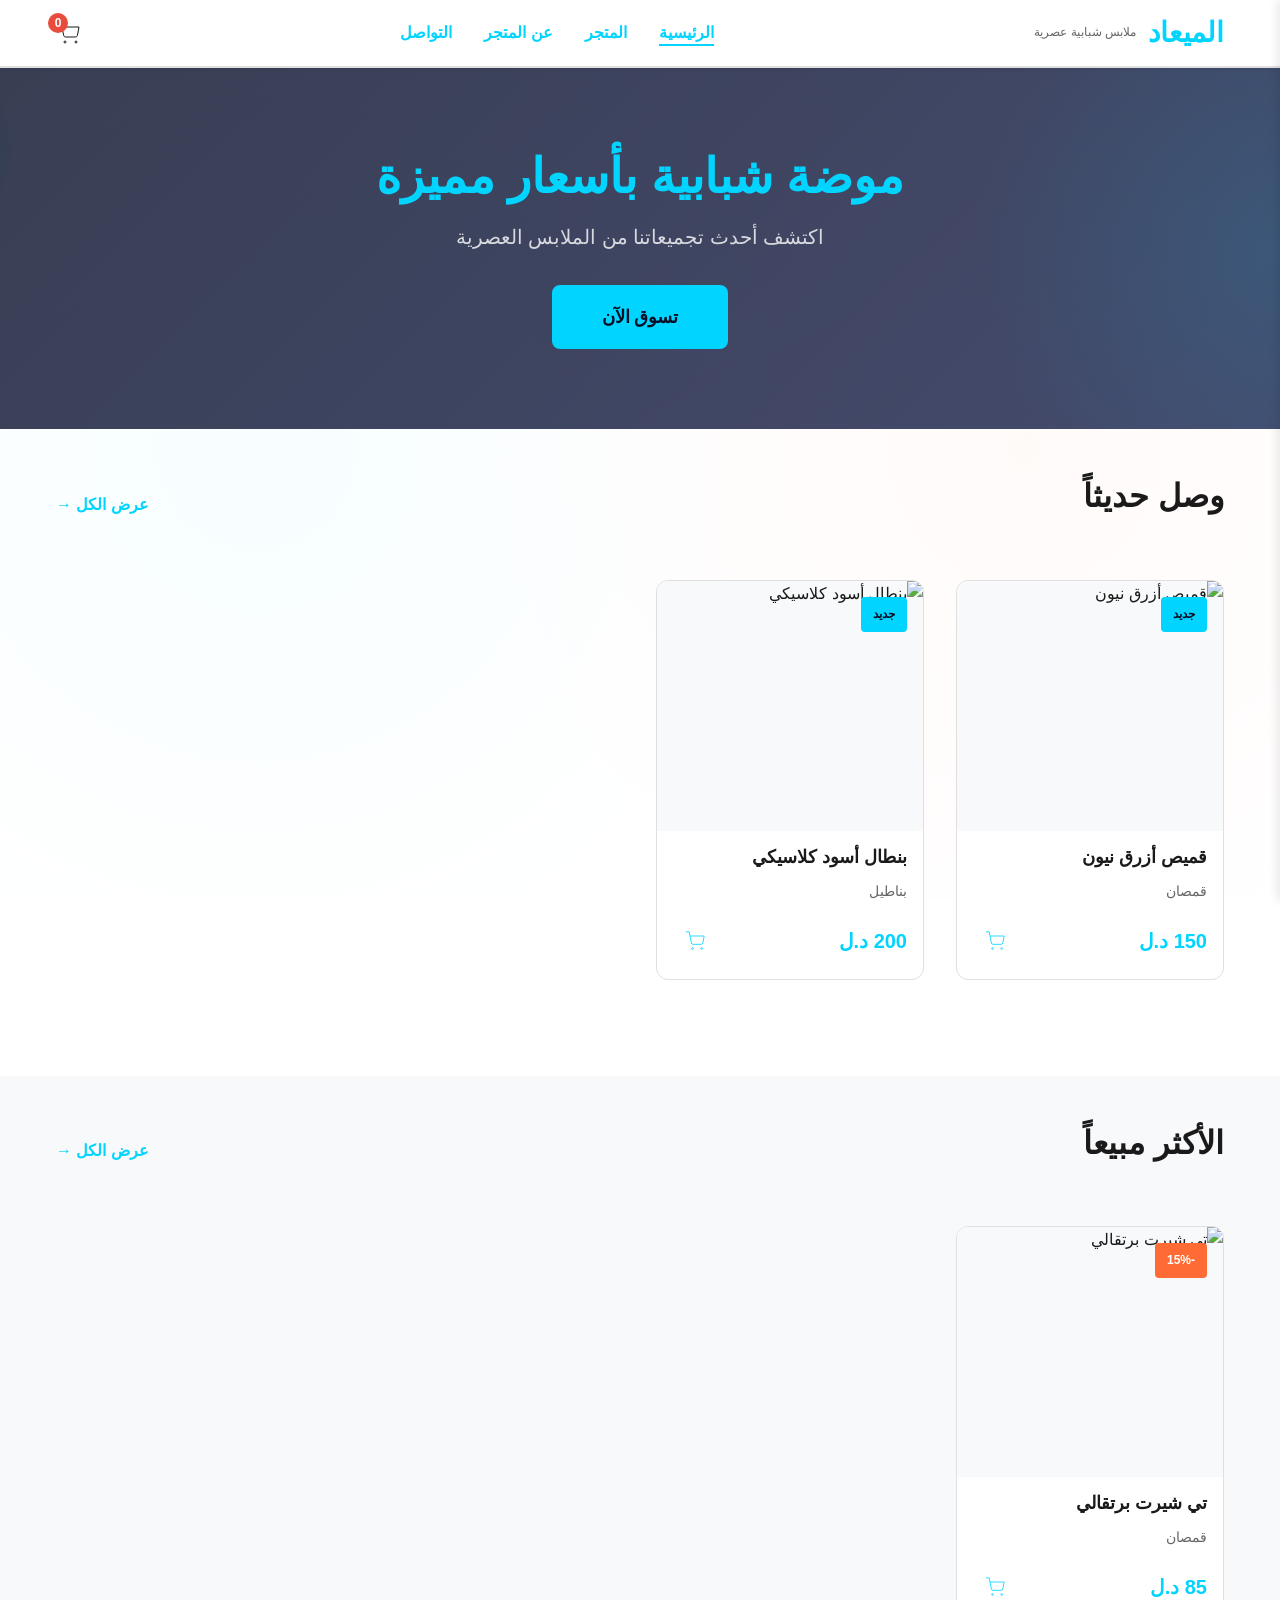
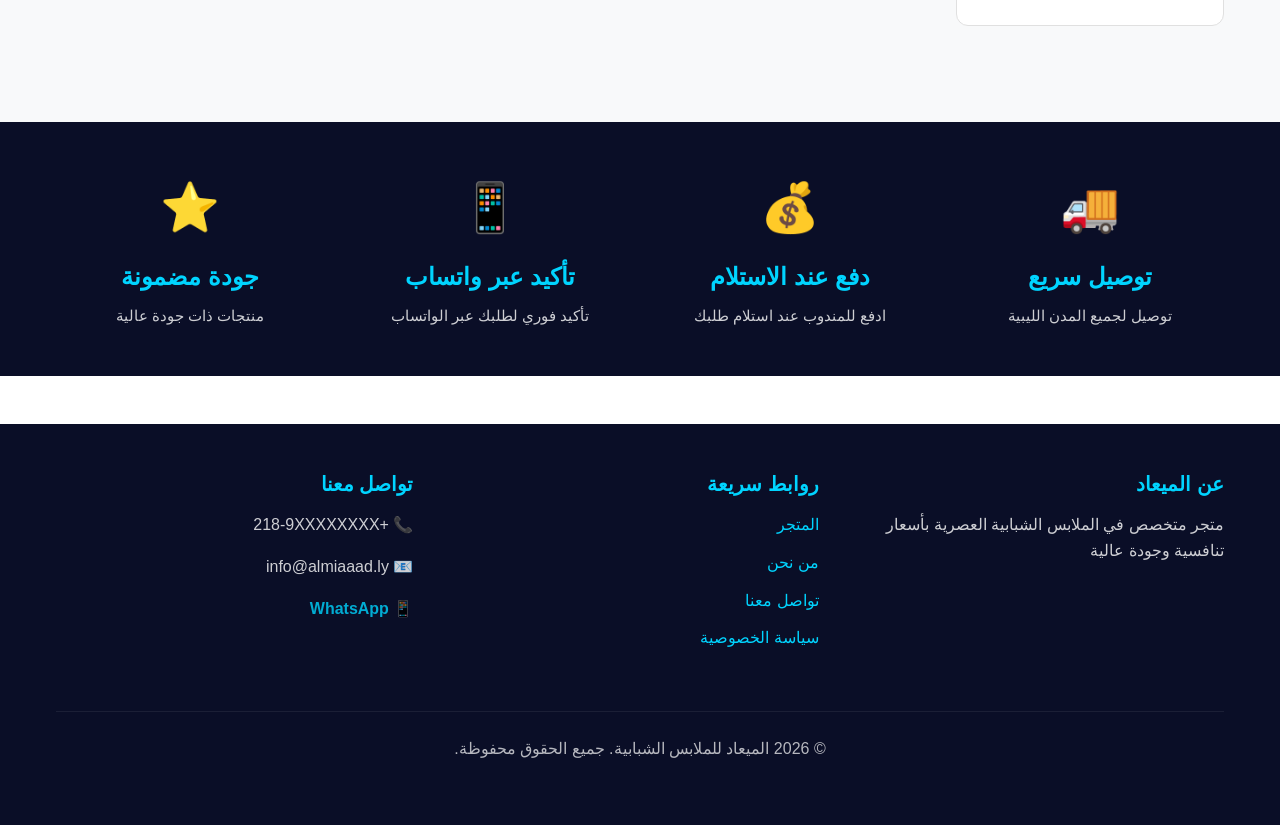
==== commit dea41383: "Add files via upload" ====
--- a/index.html
+++ b/index.html
@@ -80,7 +80,6 @@
                     <a href="shop.html" class="view-all">عرض الكل →</a>
                 </div>
                 <div class="products-grid" id="new-arrivals-grid">
-                    <!-- Products will be loaded here -->
                     <div class="product-card">
                         <div class="product-image">
                             <img src="https://via.placeholder.com/250x300?text=قميص+أزرق+نيون" alt="قميص أزرق نيون">
@@ -101,7 +100,6 @@
                             </div>
                         </div>
                     </div>
-
                     <div class="product-card">
                         <div class="product-image">
                             <img src="https://via.placeholder.com/250x300?text=بنطال+أسود" alt="بنطال أسود كلاسيكي">
@@ -122,16 +120,18 @@
                             </div>
                         </div>
                     </div>
-
-                    
+                </div>
+            </div>
+        </section>
+
         <!-- Best Sellers Section -->
         <section class="section bg-light" id="best-sellers">
             <div class="container">
                 <div class="section-header">
                     <h2>الأكثر مبيعاً</h2>
                     <a href="shop.html" class="view-all">عرض الكل →</a>
-                
-
+                </div>
+                <div class="products-grid">
                     <div class="product-card">
                         <div class="product-image">
                             <img src="https://via.placeholder.com/250x300?text=تي+شيرت+برتقالي" alt="تي شيرت برتقالي">
@@ -152,6 +152,9 @@
                             </div>
                         </div>
                     </div>
+                </div>
+            </div>
+        </section>
 
         <!-- Features Section -->
         <section class="section bg-dark features-section">
--- a/styles.css
+++ b/styles.css
@@ -14,18 +14,15 @@
     --success-color: #27ae60;
     --warning-color: #f39c12;
     --error-color: #e74c3c;
-    
     --spacing-xs: 0.5rem;
     --spacing-sm: 0.75rem;
     --spacing-md: 1rem;
     --spacing-lg: 1.5rem;
     --spacing-xl: 2rem;
     --spacing-2xl: 3rem;
-    
     --radius-sm: 4px;
     --radius-md: 8px;
     --radius-lg: 12px;
-    
     --font-family: 'Segoe UI', Tahoma, Geneva, Verdana, sans-serif;
     --font-size-base: 16px;
 }
@@ -50,6 +47,10 @@
     line-height: 1.6;
     color: var(--text-dark);
     background-color: #fff;
+    background-image: 
+        radial-gradient(circle at 20% 50%, rgba(0, 212, 255, 0.03) 0%, transparent 50%),
+        radial-gradient(circle at 80% 50%, rgba(255, 107, 53, 0.03) 0%, transparent 50%);
+    background-attachment: fixed;
 }
 
 a {
@@ -244,7 +245,10 @@
    ========================================== */
 
 .hero {
-    background: linear-gradient(135deg, var(--dark-bg) 0%, #1a2555 100%);
+    background: linear-gradient(135deg, rgba(10, 14, 39, 0.8) 0%, rgba(26, 37, 85, 0.8) 100%), url('data:image/svg+xml;utf8,<svg xmlns="http://www.w3.org/2000/svg" viewBox="0 0 1200 600"><defs><linearGradient id="grad1" x1="0%25" y1="0%25" x2="100%25" y2="100%25"><stop offset="0%25" style="stop-color:rgb(0,212,255);stop-opacity:0.05" /><stop offset="100%25" style="stop-color:rgb(255,107,53);stop-opacity:0.05" /></linearGradient></defs><rect width="1200" height="600" fill="url(%23grad1)"/><circle cx="100" cy="100" r="80" fill="rgba(0,212,255,0.05)"/><circle cx="1100" cy="500" r="150" fill="rgba(255,107,53,0.05)"/></svg>');
+    background-size: cover;
+    background-position: center;
+    background-attachment: fixed;
     color: white;
     padding: 80px var(--spacing-md);
     position: relative;
